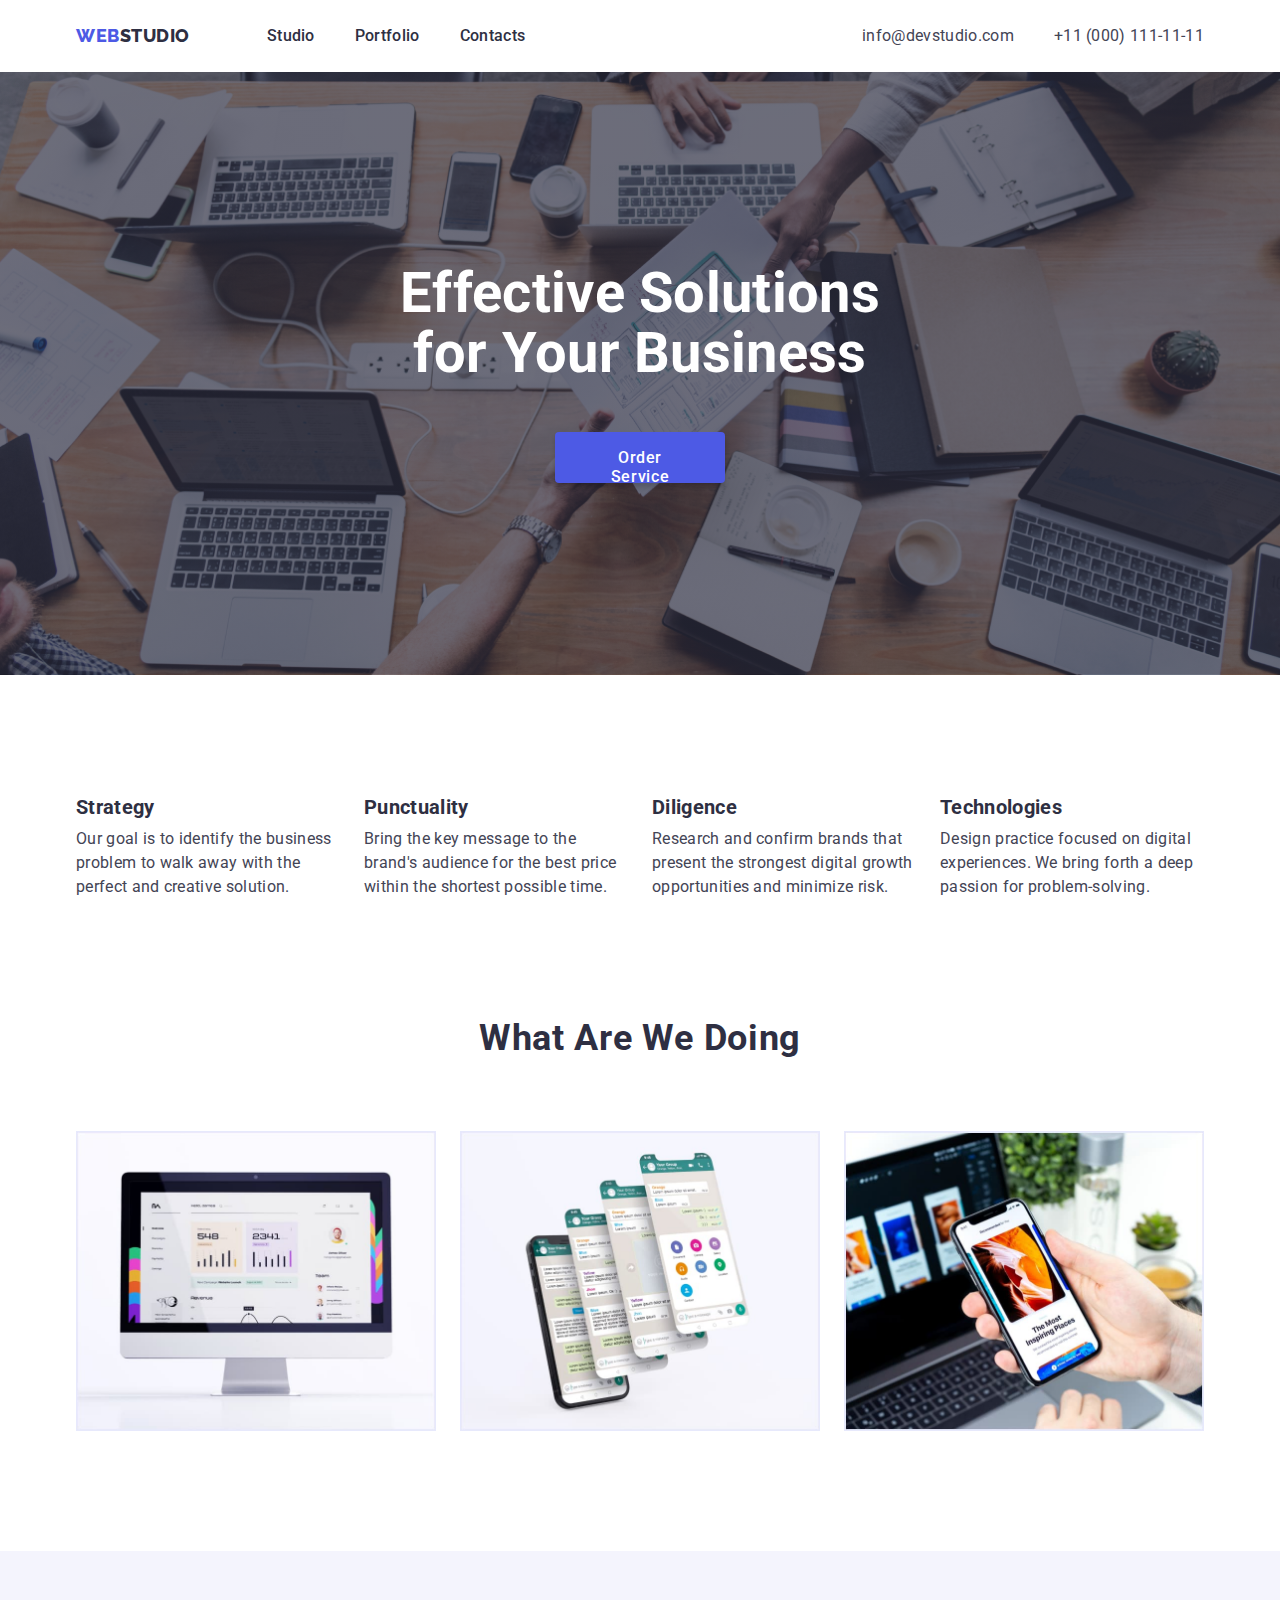
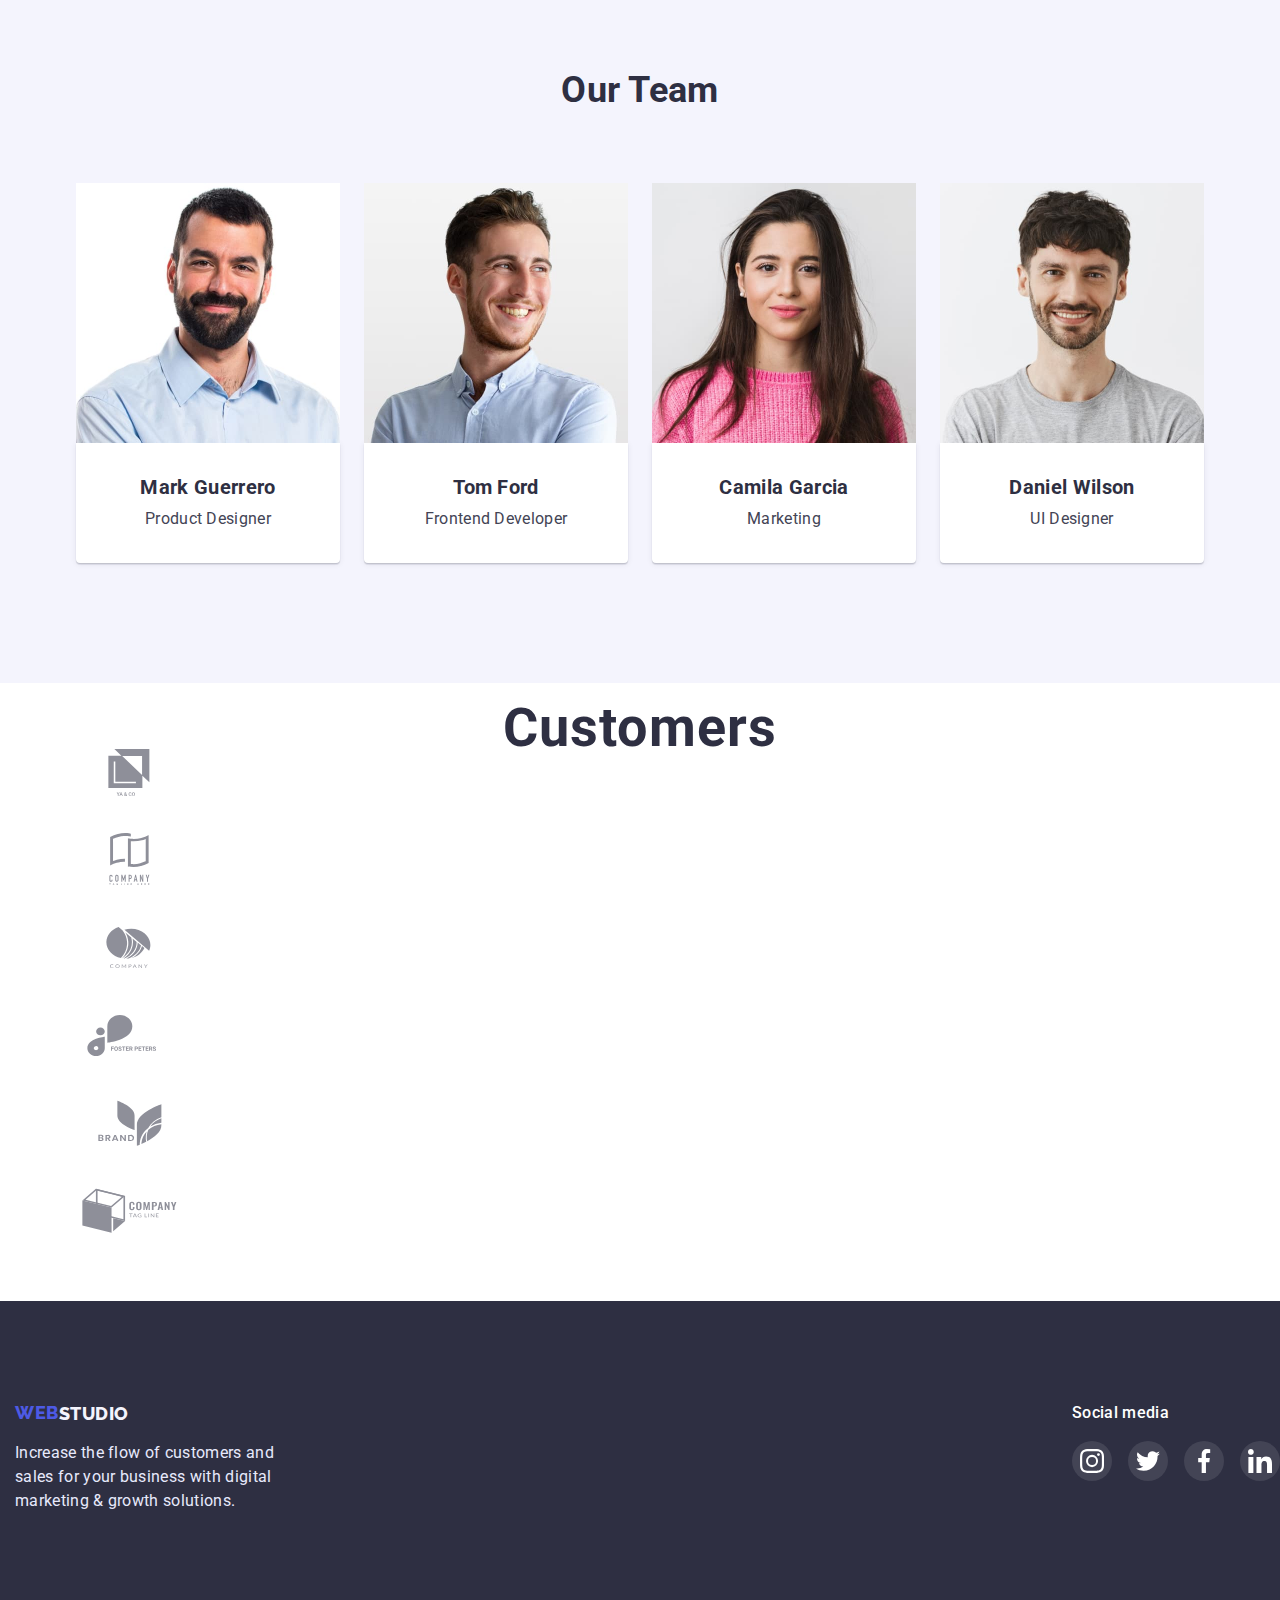
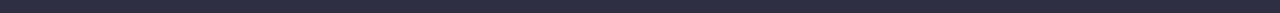
==== index.html @ e6808522 "v.1" ====
<!DOCTYPE html>
<html lang="en">
  <head>
    <meta charset="UTF-8" />
    <meta http-equiv="X-UA-Compatible" content="IE=edge" />
    <meta name="viewport" content="width=device-width, initial-scale=1.0" />
    <link rel="preconnect" href="https://fonts.googleapis.com" />
    <link rel="preconnect" href="https://fonts.gstatic.com" crossorigin />
    <link rel="stylesheet" href="./css/modern-normalize.css" />
    <link
      href="https://fonts.googleapis.com/css2?family=Raleway:wght@800&family=Roboto:wght@400;500;700;900&display=swap"
      rel="stylesheet"
    />
    <link rel="stylesheet" href="./css/styles.css" />
    <title>Main Page</title>
  </head>
  <body>
    <header class="shadow-header">
      <div class="container btn-container">
        <nav class="primary-nav">
          <a href="./index.html" class="header-logo-web link"
            >Web <span class="header-logo-studio link">studio</span></a
          >
          <ul class="list nav-items">
            <li>
              <a href="./index.html" class="header-navigation link">Studio</a>
            </li>
            <li>
              <a href="./portfolio.html" class="header-navigation link"
                >Portfolio</a
              >
            </li>
            <li>
              <a href="Contacts" class="header-navigation link">Contacts</a>
            </li>
          </ul>
        </nav>
        <ul class="list nav-items">
          <li>
            <a href="mailto:info@devstudio.com" class="contact-link link"
              >info@devstudio.com</a
            >
          </li>
          <li>
            <a href="tel:110001111111" class="contact-link link"
              >+11 (000) 111-11-11</a
            >
          </li>
        </ul>
      </div>
    </header>
    <main>
      <section class="section-background">
        <div class="container">
          <h1 class="title indent-title">
            Effective Solutions for Your Business
          </h1>
          <button type="button" class="header-btn">Order Service</button>
        </div>
      </section>
      <section>
        <div class="container section-size">
          <h2 class="visually-hidden">Soft skills</h2>
          <ul class="about-list list">
            <li class="indent-text">
              <h3 class="soft-skills">Strategy</h3>
              <p class="text">
                Our goal is to identify the business problem to walk away with
                the perfect and creative solution.
              </p>
            </li>
            <li class="indent-text">
              <h3 class="soft-skills">Punctuality</h3>
              <p class="text">
                Bring the key message to the brand's audience for the best price
                within the shortest possible time.
              </p>
            </li>
            <li class="indent-text">
              <h3 class="soft-skills">Diligence</h3>
              <p class="text">
                Research and confirm brands that present the strongest digital
                growth opportunities and minimize risk.
              </p>
            </li>
            <li class="indent-text">
              <h3 class="soft-skills">Technologies</h3>
              <p class="text">
                Design practice focused on digital experiences. We bring forth a
                deep passion for problem-solving.
              </p>
            </li>
          </ul>
        </div>
      </section>
      <section>
        <div class="container section-size-work">
          <h2 class="subtitle-one">What are we doing</h2>
          <ul class="about-list-team list">
            <li class="images-item">
              <img
                src="images/image1.jpg"
                alt="image 1"
                width="360"
                height="300"
              />
            </li>
            <li class="images-item">
              <img
                src="images/image2.jpg"
                alt="image 2"
                width="360"
                height="300"
              />
            </li>
            <li class="images-item">
              <img
                src="images/image3.jpg"
                alt="image 3"
                width="360"
                height="300"
              />
            </li>
          </ul>
        </div>
      </section>
      <section class="background">
        <div class="container">
          <h2 class="subtitle">Our Team</h2>
          <ul class="about-list-team list">
            <li class="img-item">
              <img
                src="images/image4.jpg"
                alt="photo Mark Guerrero"
                width="264"
                height="260"
                style="display: block"
              />
              <div class="team-text">
                <h3 class="item images">Mark Guerrero</h3>
                <p class="section-item images">Product Designer</p>
              </div>
            </li>
            <li class="img-item">
              <img
                src="images/image5.jpg"
                alt="photo Tom Ford"
                width="264"
                height="260"
                style="display: block"
              />
              <div class="team-text">
                <h3 class="item images">Tom Ford</h3>
                <p class="section-item images">Frontend Developer</p>
              </div>
            </li>
            <li class="img-item">
              <img
                src="images/image6.jpg"
                alt="photo Camila Garcia"
                width="264"
                height="260"
                style="display: block"
              />
              <div class="team-text">
                <h3 class="item images">Camila Garcia</h3>
                <p class="section-item images">Marketing</p>
              </div>
            </li>
            <li class="img-item">
              <img
                src="images/image7.jpg"
                alt="photo Daniel Wilson"
                width="264"
                height="260"
                style="display: block"
              />
              <div class="team-text">
                <h3 class="item images">Daniel Wilson</h3>
                <p class="section-item images">UI Designer</p>
              </div>
            </li>
          </ul>
        </div>
      </section>
      <section class="customers">
        <div class="container"> <h2>Customers</h2>
          <ul class="customers-list list">
            <li class="customers-item"> <a href="" class="customers-link link">
              <svg class="costumers-icon">
                <use href="./images/icons.svg#icon-Logo-1" width="104" height="56"></use>
              </svg>
            </a></li>
            <li class="customers-item"> <a href="" class="customers-link link">
              <svg class="costumers-icon">
                <use href="./images/icons.svg#icon-Logo-2" width="104" height="56"></use>
              </svg>
            </a></li>
            <li class="customers-item"> <a href="" class="customers-link link">
              <svg class="costumers-icon">
                <use href="./images/icons.svg#icon-Logo-3" width="104" height="56"></use>
              </svg>
            </a></li>
            <li class="customers-item"> <a href="" class="customers-link link">
              <svg class="costumers-icon">
                <use href="./images/icons.svg#icon-Logo-4" width="104" height="56"></use>
              </svg>
            </a></li>
            <li class="customers-item"> <a href="" class="customers-link link">
              <svg class="costumers-icon">
                <use href="./images/icons.svg#icon-Logo-5" width="104" height="56"></use>
              </svg>
            </a></li>
            <li class="customers-item"> <a href="" class="customers-link link">
              <svg class="costumers-icon">
                <use href="./images/icons.svg#icon-Logo-6" width="104" height="56"></use>
              </svg>
            </a></li>
          </ul>
        </div>
      </section>
    </main>
    <footer class="footer-background btn-container">
      <div class="container">
        <a href="./index.html" class="header-logo-web link footer-logo"
          >Web <span class="header-logo-st link">studio</span></a
        >
        <p class="footer footer-content">
          Increase the flow of customers and sales for your business with
          digital marketing & growth solutions.
        </p>
      </div>
      <div class="footer-social">
        <p class="footer-soc-title">Social media</p>
        <ul class="footer-soc-list list">
          <li class="footer-soc-item">
            <a href="" class="footer-soc-link link">
              <svg class="footer-soc-icon" width="24" height="24">
                <use href="./images/icons.svg#icon-instagram-1"></use>
              </svg>
            </a>
          </li>
          <li class="footer-soc-item">
            <a href="" class="footer-soc-link link">
              <svg class="footer-soc-icon" width="24" height="24">
                <use href="./images/icons.svg#icon-twitter-1"></use>
              </svg>
            </a>
          </li>
          <li class="footer-soc-item">
            <a href="" class="footer-soc-link link">
              <svg class="footer-soc-icon" width="24" height="24">
                <use href="./images/icons.svg#icon-facebook-1"></use>
              </svg>
            </a>
          </li>
          <li class="footer-soc-item">
            <a href="" class="footer-soc-link link">
              <svg class="footer-soc-icon" width="24" height="24">
                <use href="./images/icons.svg#icon-linkedin-1"></use>
              </svg>
            </a>
          </li>
        </ul>
      </div>
    </footer>
  </body>
</html>
---- css/styles.css ----
* {
  margin: 0;
  padding: 0;
  list-style: none;
  box-sizing: border-box;
}
p,
h1,
h2,
h3,
h4,
h5,
h6 {
  margin: 0;
}

ul,
ol {
  margin: 0;
  padding-left: 0;
}

.container {
  width: 1158px;
  margin: 0 auto;
  padding-left: 15px;
  padding-right: 15px;
  /* outline: 1px solid red; */
}

:root {
  --color-hover-focus: #4d5ae5;
  --background-btn: #4d5ae5;
  --color-text: #2e2f42;
  --font-primary: "Roboto";
  --font-secondary: "Raleway";
}

.visually-hidden {
  position: absolute;
  width: 1px;
  height: 1px;
  margin: -1px;
  border: 0;
  padding: 0;
  white-space: nowrap;
  clip-path: inset(100%);
  clip: rect(0 0 0 0);
  overflow: hidden;
}

body {
  font-family: var(--font-primary);
  color: var(--color-text);
  font-weight: 500;
  font-size: 16px;
  line-height: 1.5;
  letter-spacing: 0.02em;
}

/* Top */

.header-logo-web {
  font-family: var(--font-secondary);
  font-weight: 800;
  font-size: 18px;
  line-height: 1.33;
  display: flex;
  align-items: center;
  letter-spacing: 0.03em;
  text-transform: uppercase;
  color: var(--color-hover-focus);
}
.header-logo-studio {
  font-family: var(--font-secondary);
  font-weight: 800;
  font-size: 18px;
  line-height: 1.33;
  display: flex;
  align-items: center;
  letter-spacing: 0.03em;
  text-transform: uppercase;
  color: var(--color-text);
  padding-right: 77px;
}
.header-logo-st {
  font-family: var(--font-secondary);
  font-weight: 800;
  font-size: 18px;
  line-height: 1.17;
  display: flex;
  align-items: center;
  letter-spacing: 0.03em;
  text-transform: uppercase;
  color: #f4f4fd;
}
.header-navigation {
  color: var(--color-text);
}

.header-navigation:hover,
.header-navigation:focus {
  color: var(--color-hover-focus);
}

.shadow-header {
  box-shadow: 0px 2px 1px rgba(46, 47, 66, 0.08),
    0px 1px 1px rgba(46, 47, 66, 0.16), 0px 1px 6px rgba(46, 47, 66, 0.08);
}

.primary-nav {
  display: flex;
  align-items: center;
  margin-right: auto;
  padding: 0;
}

.nav-items {
  display: flex;
  align-items: center;
  gap: 40px;

  padding-top: 24px;
  margin-bottom: 24px;
  margin-left: auto;
}

.contact-link {
  color: #434455;
  font-weight: 400;
}

.contact-link:hover,
.contact-link:focus {
  color: var(--color-hover-focus);
}

/* Main Page */
.title {
  font-size: 56px;
  line-height: 1.07;
  color: #ffffff;
  text-align: center;
}
.section-background {
  background: #2e2f42;
  background-image: linear-gradient(
    rgba(46, 47, 66, 0.7), 
    rgba(46, 47, 66, 0.7)
    ), 
    url(../images/people-office-bg.jpg);
  background-repeat: no-repeat;
  background-position: center;
  background-size: cover;
  margin: auto;
  background-position: center;
  padding-top: 192px;
  padding-bottom: 192px;
}

.indent-title {
  max-width: 492px;
  margin: 0 auto;
  margin-bottom: 48px;
  max-width: 496px;
}
.header-btn {
  font-weight: 500;
  font-size: 16px;
  line-height: 1.19;
  flex-direction: row;
  align-items: flex-start;
  padding: 16px 32px;
  gap: 10px;
  align-items: center;
  letter-spacing: 0.04em;
  color: #ffffff;
  background: var(--background-btn);
  cursor: pointer;
  font-family: inherit;
  border: none;
  width: 170px;
  height: 51px;
  left: 635px;
  top: 432px;
  box-shadow: 0px 4px 4px rgba(0, 0, 0, 0.15);
  border-radius: 4px;
  display: block;
  flex-direction: row;
  align-items: flex-start;
  margin-left: auto;
  margin-right: auto;
  text-transform: none;
}
.header-btn:hover,
.header-btn:focus {
  background: #404bbf;
}
.btn-container {
  display: flex;
}

.soft-skills {
  font-size: 20px;
  line-height: 1.2;
}

.section-size {
  padding-top: 120px;
  padding-bottom: 120px;
}
.section-size-work {
  padding-bottom: 120px;
}

.about-list {
  display: flex;
  gap: 24px;
  justify-content: center;
}

.about-list-team {
  display: flex;
  gap: 24px;
  justify-content: center;
}

.text {
  color: #434455;
  order: 1;
  flex-grow: 0;
  margin: 0;
  margin-top: 8px;
  letter-spacing: 0.02em;
  font-style: normal;
  font-weight: 400;
}
.indent-text {
  width: calc((100% - 72px) / 4);
}

.subtitle-one {
  font-size: 36px;
  line-height: 1.11;
  margin: 0 auto;
  display: block;
  text-align: center;
  letter-spacing: 0.02em;
  text-transform: capitalize;
  margin-bottom: 72px;
}

.subtitle {
  box-sizing: border-box;
  display: block;
  font-size: 36px;
  line-height: 1.11;
  align-items: center;
  text-align: center;
  text-transform: capitalize;
  margin-bottom: 72px;
}

.images {
  background: #ffffff;
}

.images-item {
  display: flex;
  flex-direction: column;
  align-items: flex-start;
  padding: 0px;
  width: calc((100% - 48px) / 3);
  border: 1px solid #e7e9fc;
}

.img-item {
  width: calc((100% - 48px) / 4);
}

.team-text {
  background: #ffffff;
  text-align: center;
  padding-top: 32px;
  padding-bottom: 32px;
  box-shadow: 0px 1px 6px rgba(46, 47, 66, 0.08),
    0px 1px 1px rgba(46, 47, 66, 0.16), 0px 2px 1px rgba(46, 47, 66, 0.08);
  border-radius: 0px 0px 4px 4px;
}

.background {
  background: #f4f4fd;
  padding: 0;
  padding-top: 120px;
  padding-bottom: 120px;
}

.customers{
  font-weight: 700;
  font-size: 36px;
  line-height: 1.67;
  text-align: center;
  letter-spacing: 0.03em;

}

.customers-list{

}

.customers-item{
  width: 168px;
  height: 88px;
}

.customers-link{
  display: flex;
  align-items: center;
  justify-content: center;
  width: 100%;
  height: 100%;
  background-color:  rgba(255, 255, 255, 0.1);
  border-radius: 50%;
}

.costumers-icon{
  fill: #AFB1B8;

}

/* List ul, ol */
.list {
  list-style: none;
}

.link {
  text-decoration: none;
}

/* Portfolio */

.section-size-all {
  padding-top: 96px;
  padding-bottom: 120px;
}

.header-button {
  margin-right: 24px;
  font-weight: 500;
  font-size: 16px;
  line-height: 1.5;
  color: var(--color-hover-focus);
  background: #f4f4fd;
  cursor: pointer;
  font-family: inherit;
  border: none;
  box-sizing: border-box;
  letter-spacing: 0.04em;
  border-radius: 4px;
  padding: 12px 24px;
  border: 1px solid #e7e9fc;
  border-radius: 4px;
}

.header-button:hover,
.header-button:focus {
  color: #ffffff;
  background: var(--background-btn);
}
.section-button {
  display: flex;
  flex-direction: row;
  margin: auto;
  justify-content: center;
  align-items: center;
  text-align: center;
  margin-bottom: 72px;
}
.item {
  font-size: 20px;
  line-height: 1.2;
  text-align: center;
  margin-bottom: 8px;
}
.section-item {
  text-align: center;
  color: #434455;
  font-weight: 400;
}

.list-text {
  display: flex;
  flex-direction: column;
  justify-content: center;
  align-items: flex-start;
  padding: 0px 16px;
  gap: 8px;
  padding-top: 32px;
  padding-bottom: 32px;
  border-bottom: 0.5px solid #f4f4fd;
  border-left: 0.5px solid #f4f4fd;
  border-right: 0.5px solid #f4f4fd;
  box-shadow: 0px 1px 6px rgba(46, 47, 66, 0.08);
}
img {
  display: block;
  max-width: 100%;
  height: auto;
}

.images-portfolio-list {
  display: flex;
  flex-wrap: wrap;
  column-gap: 24px;
  row-gap: 48px;
}

.indent-one {
  width: calc((100% - 48px) / 3);

  width: 360px;
  height: 420px;
  left: 156px;
  top: 288px;
}

/* Bottom */

.footer {
  color: #e7e9fc;
  font-weight: 400;
}
.footer-background {
  background-color: #2e2f42;
  padding-top: 100px;
  padding-bottom: 100px;
}

.footer-logo {
  margin: 0;
}

.footer-content {
  margin: 0;
  padding-top: 16px;
  max-width: 264px;
}

.footer-social{
  
}

.footer-soc-list{display: flex;
gap: 16px;

}

.footer-soc-item{
  width: 40px;
  height: 40px;
}

.footer-soc-title {
font-weight: 500;
letter-spacing: 0.02em;
margin-top: 0;
margin-bottom: 16px;
color: #FFFFFF;
}

.footer-soc-icon{
  fill: #FFFFFF;
}
.footer-soc-link:hover,
.footer-soc-link:focus {
  background-color: #31D0AA;
}



.footer-soc-link{
  display: flex;
  align-items: center;
  justify-content: center;
  width: 100%;
  height: 100%;
  background-color:  rgba(255, 255, 255, 0.1);
  border-radius: 50%;
  
 
}
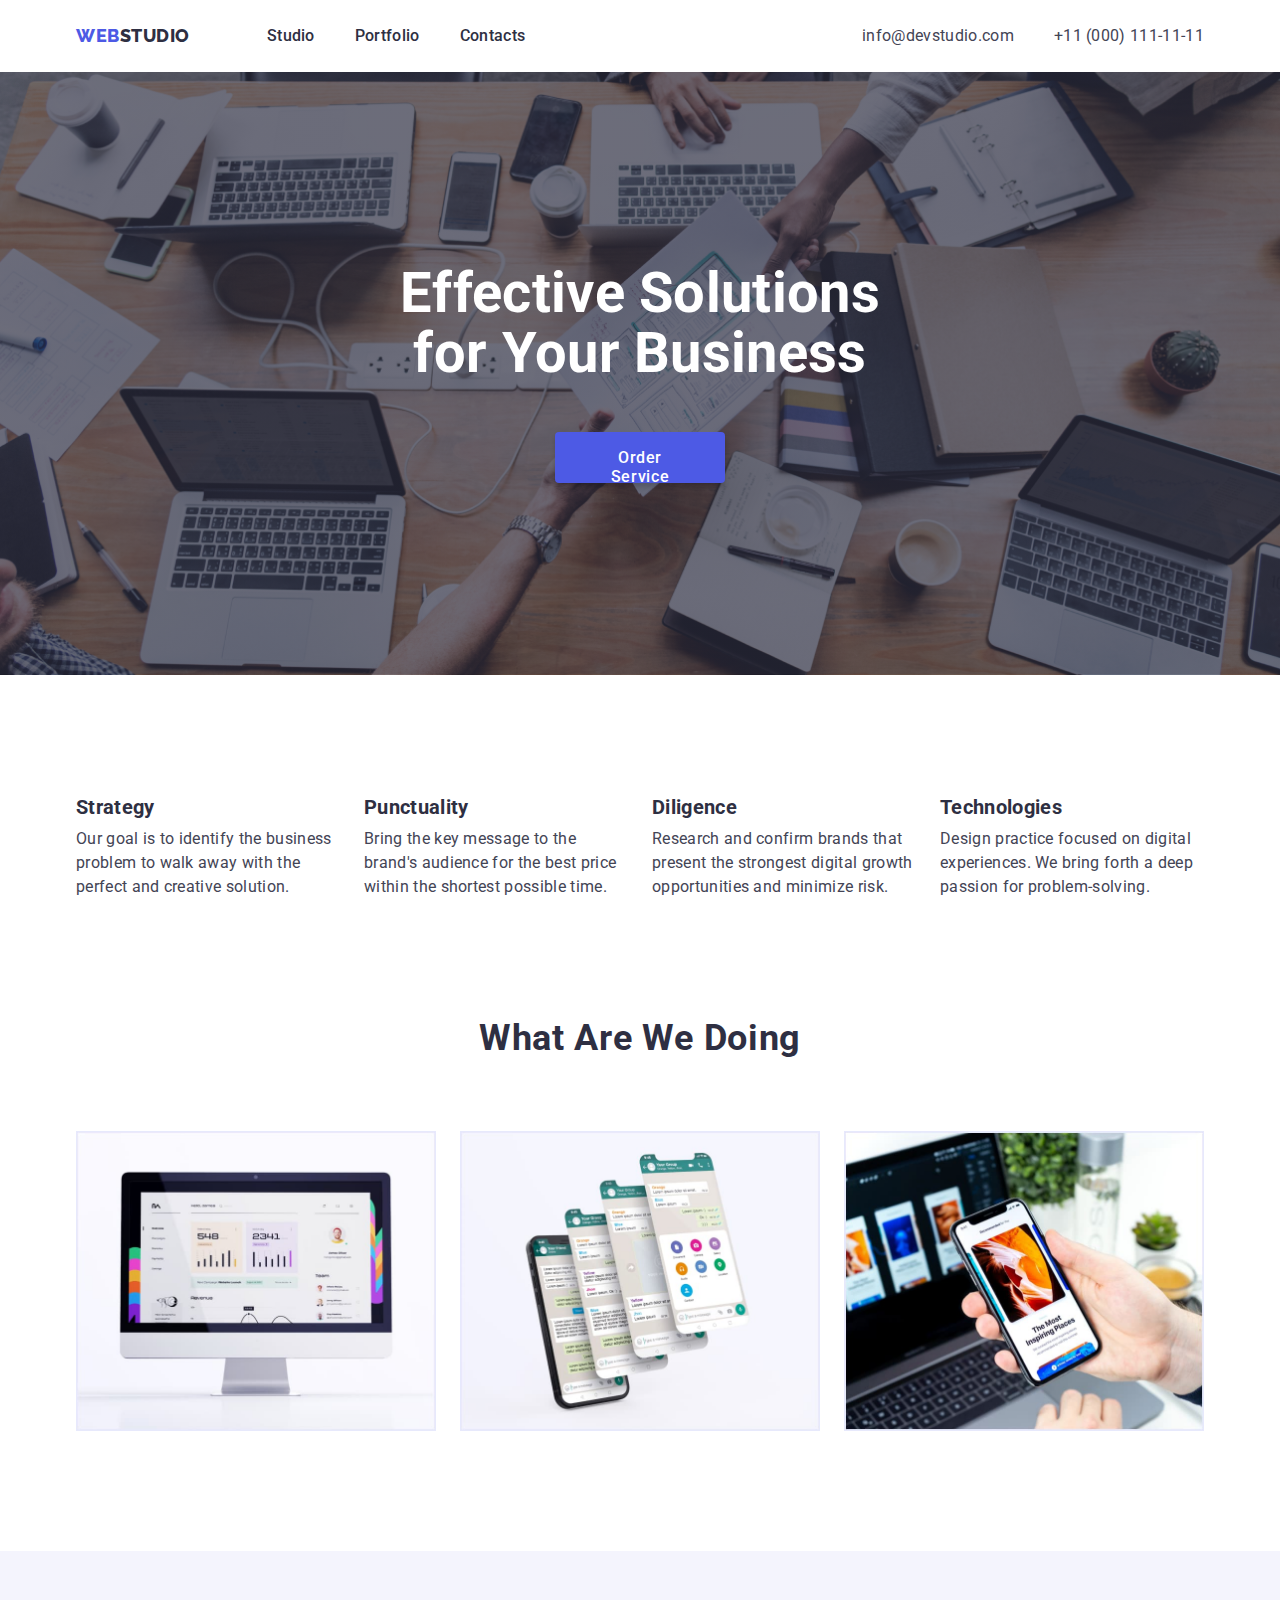
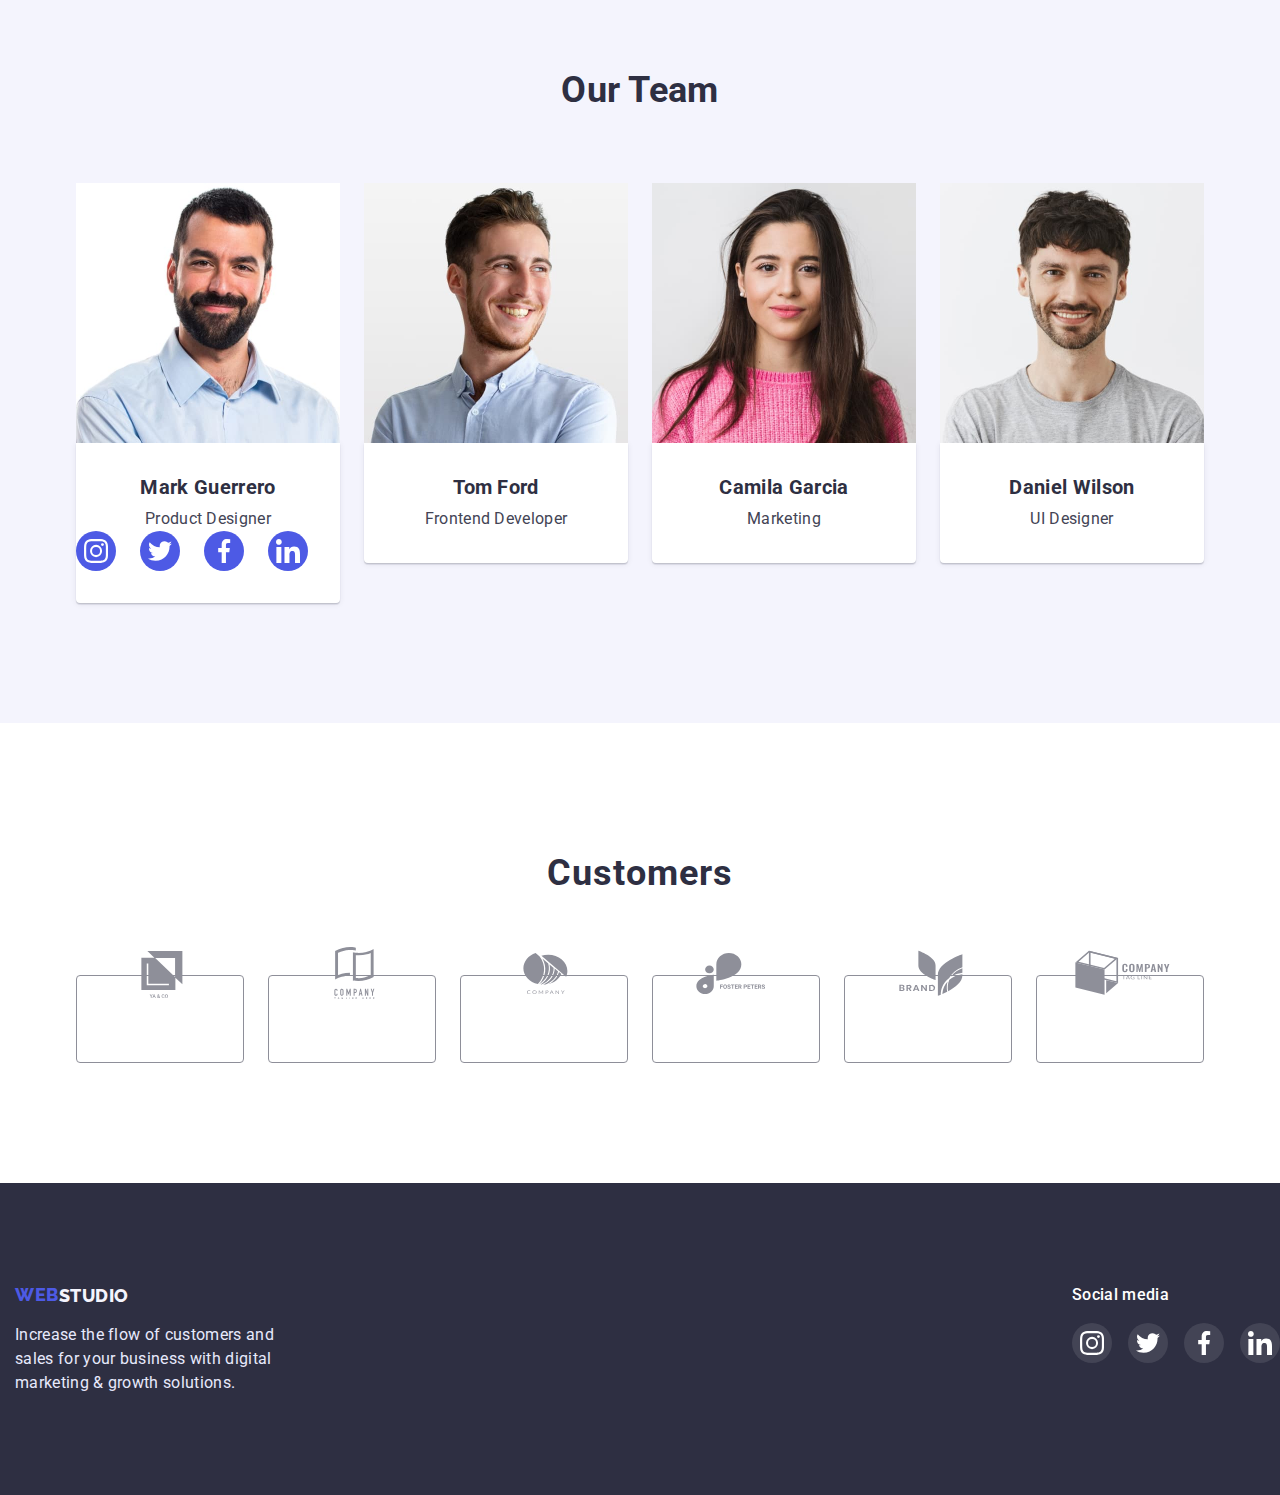
==== commit e1e59c31: "v.1" ====
--- a/index.html
+++ b/index.html
@@ -139,6 +139,36 @@
               <div class="team-text">
                 <h3 class="item images">Mark Guerrero</h3>
                 <p class="section-item images">Product Designer</p>
+                <ul class="team-card-list list">
+                  <li class="team-card-item">
+                    <a href="" class="team-card-link link">
+                      <svg class="team-card-icon" width="24" height="24">
+                        <use href="./images/icons.svg#icon-instagram-1"></use>
+                      </svg>
+                    </a>
+                  </li>
+                  <li class="team-card-item">
+                    <a href="" class="team-card-link link">
+                      <svg class="team-card-icon" width="24" height="24">
+                        <use href="./images/icons.svg#icon-twitter-1"></use>
+                      </svg>
+                    </a>
+                  </li>
+                  <li class="team-card-item">
+                    <a href="" class="team-card-link link">
+                      <svg class="team-card-icon" width="24" height="24">
+                        <use href="./images/icons.svg#icon-facebook-1"></use>
+                      </svg>
+                    </a>
+                  </li>
+                  <li class="team-card-item">
+                    <a href="" class="team-card-link link">
+                      <svg class="team-card-icon" width="24" height="24">
+                        <use href="./images/icons.svg#icon-linkedin-1"></use>
+                      </svg>
+                    </a>
+                  </li>
+                </ul>
               </div>
             </li>
             <li class="img-item">
@@ -184,7 +214,7 @@
         </div>
       </section>
       <section class="customers">
-        <div class="container"> <h2>Customers</h2>
+        <div class="container"> <h2 class="customers-title">Customers</h2>
           <ul class="customers-list list">
             <li class="customers-item"> <a href="" class="customers-link link">
               <svg class="costumers-icon">
--- a/css/styles.css
+++ b/css/styles.css
@@ -295,16 +295,56 @@
   padding-bottom: 120px;
 }
 
-.customers{
-  font-weight: 700;
+.team-card-list{
+  display: flex;
+  gap: 24px;
+}
+
+.team-card-item{
+  width: 40px;
+  height: 40px;
+}
+
+.team-card-link{
+  display: flex;
+  align-items: center;
+  justify-content: center;
+  width: 100%;
+  height: 100%;
+  background-color:  rgba(77, 90, 229, 1);
+  border-radius: 50%;
+}
+
+.team-card-link:hover,
+.team-card-link:focus {
+  background-color: rgba(64, 75, 191, 1);
+}
+
+.team-card-icon{
+  fill: #FFFFFF;
+
+}
+
+
+
+.customers{ padding-top: 120px;
+ padding-bottom: 120px;
+
+
+}
+
+.customers-title{ font-weight: 700;
   font-size: 36px;
   line-height: 1.67;
   text-align: center;
   letter-spacing: 0.03em;
 
-}
-
-.customers-list{
+  margin-bottom: 72px;
+
+}
+
+.customers-list{display: flex;
+  gap: 24px;
 
 }
 
@@ -319,12 +359,26 @@
   justify-content: center;
   width: 100%;
   height: 100%;
-  background-color:  rgba(255, 255, 255, 0.1);
-  border-radius: 50%;
+  border: 1px solid #8E8F99;
+border-radius: 4px;
+}
+
+.customers-link:hover,
+.customers-link:focus {
+  border: 1px solid #4D5AE5;
+}
+
+.customers-link:hover .costumers-icon,
+.customers-link:focus .costumers-icon {
+  fill: #4D5AE5;
 }
 
 .costumers-icon{
   fill: #AFB1B8;
+  padding-top: 16px;
+  padding-bottom: 16px;
+  padding-left: 32px;
+  padding-right: 32px;
 
 }
 
@@ -486,6 +540,4 @@
   height: 100%;
   background-color:  rgba(255, 255, 255, 0.1);
   border-radius: 50%;
-  
- 
-}
+}
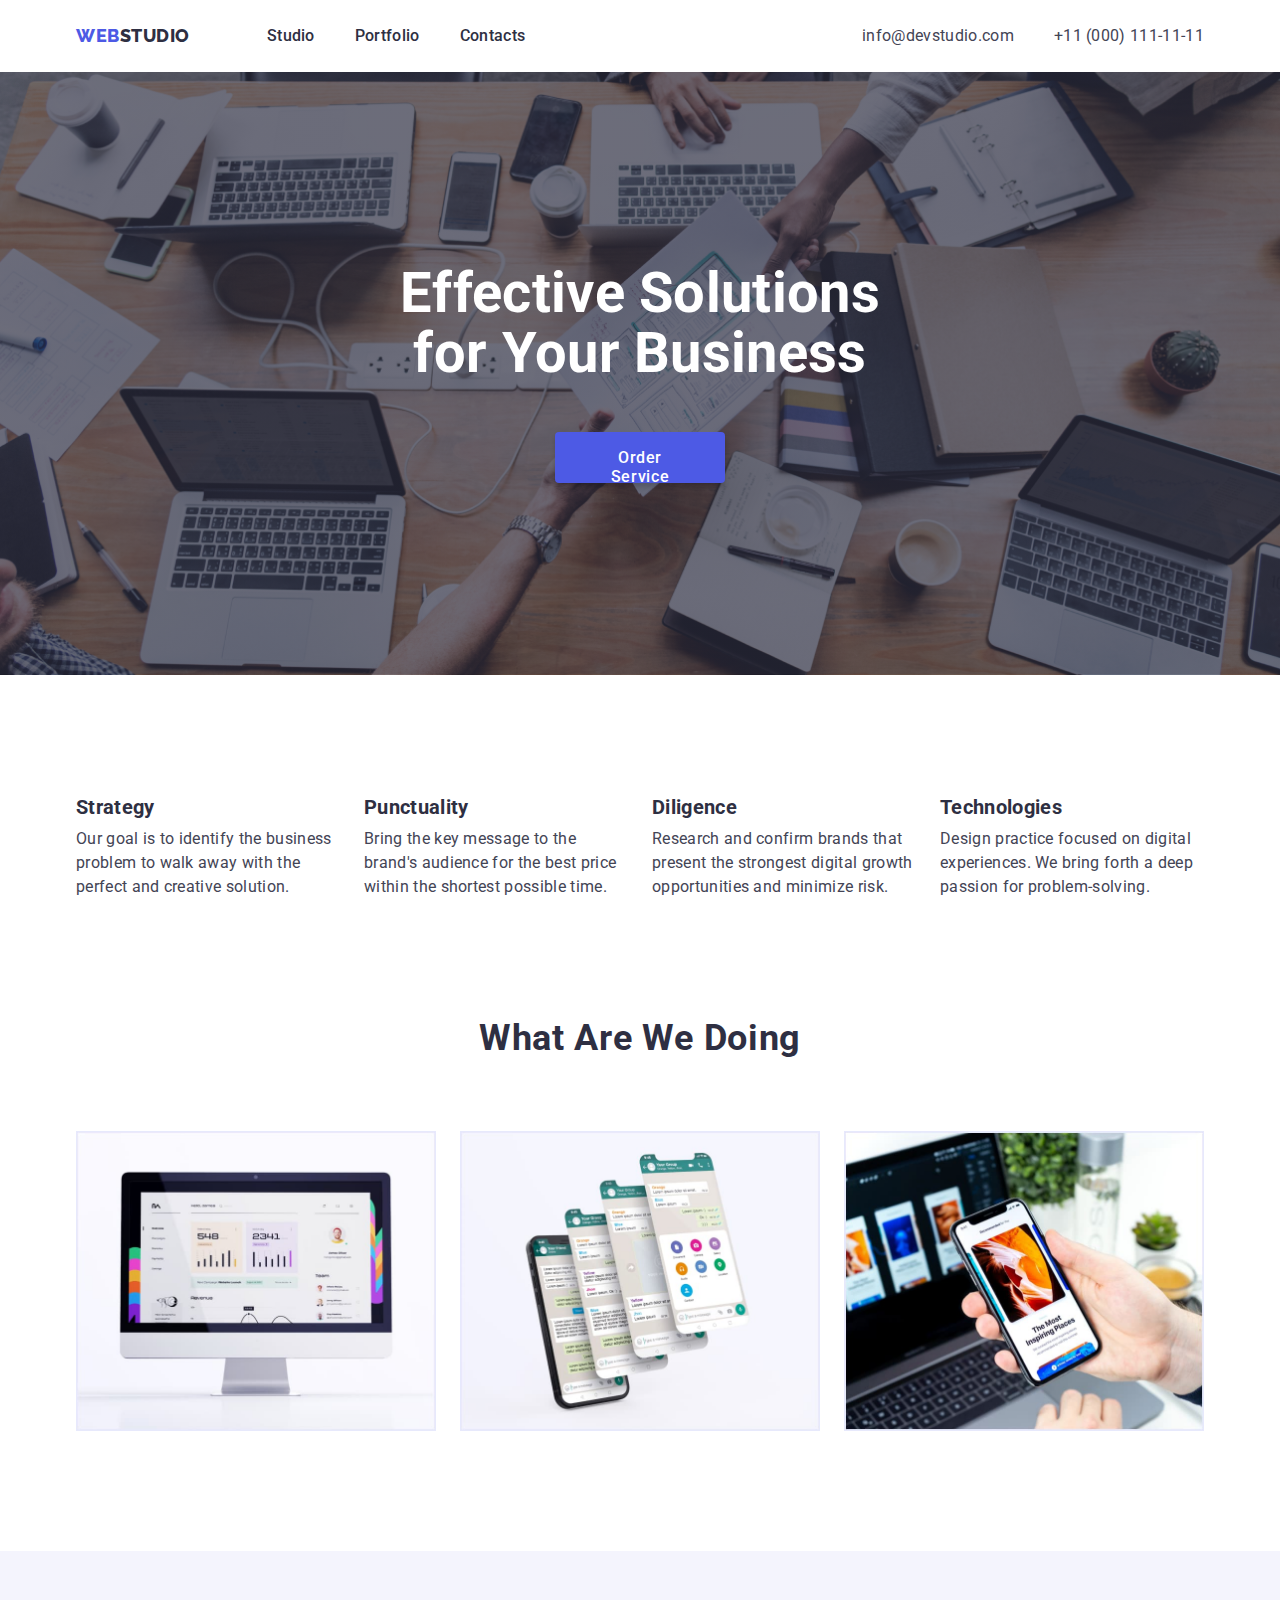
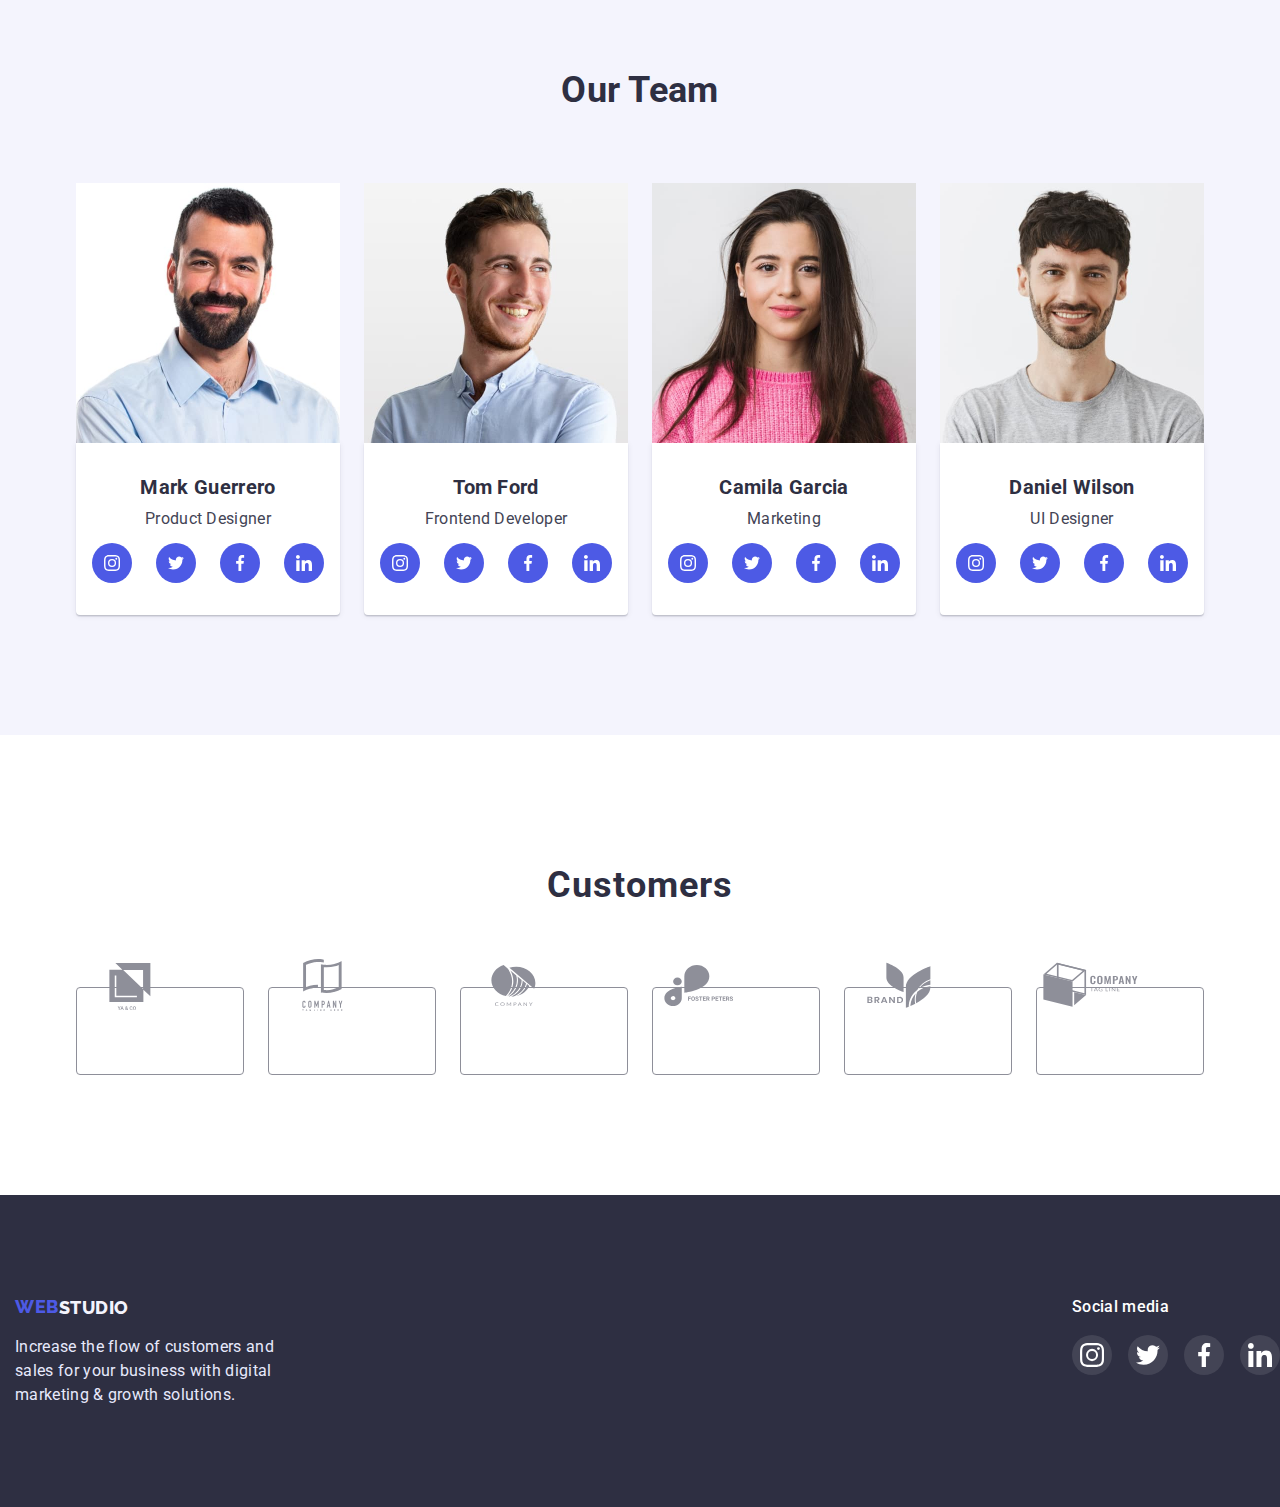
==== commit 1fc4d0df: "v.1" ====
--- a/index.html
+++ b/index.html
@@ -142,28 +142,28 @@
                 <ul class="team-card-list list">
                   <li class="team-card-item">
                     <a href="" class="team-card-link link">
-                      <svg class="team-card-icon" width="24" height="24">
+                      <svg class="team-card-icon" width="16" height="16">
                         <use href="./images/icons.svg#icon-instagram-1"></use>
                       </svg>
                     </a>
                   </li>
                   <li class="team-card-item">
                     <a href="" class="team-card-link link">
-                      <svg class="team-card-icon" width="24" height="24">
+                      <svg class="team-card-icon" width="16" height="16">
                         <use href="./images/icons.svg#icon-twitter-1"></use>
                       </svg>
                     </a>
                   </li>
                   <li class="team-card-item">
                     <a href="" class="team-card-link link">
-                      <svg class="team-card-icon" width="24" height="24">
+                      <svg class="team-card-icon" width="16" height="16">
                         <use href="./images/icons.svg#icon-facebook-1"></use>
                       </svg>
                     </a>
                   </li>
                   <li class="team-card-item">
                     <a href="" class="team-card-link link">
-                      <svg class="team-card-icon" width="24" height="24">
+                      <svg class="team-card-icon" width="16" height="16">
                         <use href="./images/icons.svg#icon-linkedin-1"></use>
                       </svg>
                     </a>
@@ -182,6 +182,36 @@
               <div class="team-text">
                 <h3 class="item images">Tom Ford</h3>
                 <p class="section-item images">Frontend Developer</p>
+                <ul class="team-card-list list">
+                  <li class="team-card-item">
+                    <a href="" class="team-card-link link">
+                      <svg class="team-card-icon" width="16" height="16">
+                        <use href="./images/icons.svg#icon-instagram-1"></use>
+                      </svg>
+                    </a>
+                  </li>
+                  <li class="team-card-item">
+                    <a href="" class="team-card-link link">
+                      <svg class="team-card-icon" width="16" height="16">
+                        <use href="./images/icons.svg#icon-twitter-1"></use>
+                      </svg>
+                    </a>
+                  </li>
+                  <li class="team-card-item">
+                    <a href="" class="team-card-link link">
+                      <svg class="team-card-icon" width="16" height="16">
+                        <use href="./images/icons.svg#icon-facebook-1"></use>
+                      </svg>
+                    </a>
+                  </li>
+                  <li class="team-card-item">
+                    <a href="" class="team-card-link link">
+                      <svg class="team-card-icon" width="16" height="16">
+                        <use href="./images/icons.svg#icon-linkedin-1"></use>
+                      </svg>
+                    </a>
+                  </li>
+                </ul>
               </div>
             </li>
             <li class="img-item">
@@ -195,6 +225,36 @@
               <div class="team-text">
                 <h3 class="item images">Camila Garcia</h3>
                 <p class="section-item images">Marketing</p>
+                <ul class="team-card-list list">
+                  <li class="team-card-item">
+                    <a href="" class="team-card-link link">
+                      <svg class="team-card-icon" width="16" height="16">
+                        <use href="./images/icons.svg#icon-instagram-1"></use>
+                      </svg>
+                    </a>
+                  </li>
+                  <li class="team-card-item">
+                    <a href="" class="team-card-link link">
+                      <svg class="team-card-icon" width="16" height="16">
+                        <use href="./images/icons.svg#icon-twitter-1"></use>
+                      </svg>
+                    </a>
+                  </li>
+                  <li class="team-card-item">
+                    <a href="" class="team-card-link link">
+                      <svg class="team-card-icon" width="16" height="16">
+                        <use href="./images/icons.svg#icon-facebook-1"></use>
+                      </svg>
+                    </a>
+                  </li>
+                  <li class="team-card-item">
+                    <a href="" class="team-card-link link">
+                      <svg class="team-card-icon" width="16" height="16">
+                        <use href="./images/icons.svg#icon-linkedin-1"></use>
+                      </svg>
+                    </a>
+                  </li>
+                </ul>
               </div>
             </li>
             <li class="img-item">
@@ -208,6 +268,36 @@
               <div class="team-text">
                 <h3 class="item images">Daniel Wilson</h3>
                 <p class="section-item images">UI Designer</p>
+                <ul class="team-card-list list">
+                  <li class="team-card-item">
+                    <a href="" class="team-card-link link">
+                      <svg class="team-card-icon" width="16" height="16">
+                        <use href="./images/icons.svg#icon-instagram-1"></use>
+                      </svg>
+                    </a>
+                  </li>
+                  <li class="team-card-item">
+                    <a href="" class="team-card-link link">
+                      <svg class="team-card-icon" width="16" height="16">
+                        <use href="./images/icons.svg#icon-twitter-1"></use>
+                      </svg>
+                    </a>
+                  </li>
+                  <li class="team-card-item">
+                    <a href="" class="team-card-link link">
+                      <svg class="team-card-icon" width="16" height="16">
+                        <use href="./images/icons.svg#icon-facebook-1"></use>
+                      </svg>
+                    </a>
+                  </li>
+                  <li class="team-card-item">
+                    <a href="" class="team-card-link link">
+                      <svg class="team-card-icon" width="16" height="16">
+                        <use href="./images/icons.svg#icon-linkedin-1"></use>
+                      </svg>
+                    </a>
+                  </li>
+                </ul>
               </div>
             </li>
           </ul>
--- a/css/styles.css
+++ b/css/styles.css
@@ -297,7 +297,12 @@
 
 .team-card-list{
   display: flex;
+  justify-content: center;
+  text-align: center;
   gap: 24px;
+
+  margin-top: 12px;
+  
 }
 
 .team-card-item{
@@ -338,19 +343,19 @@
   line-height: 1.67;
   text-align: center;
   letter-spacing: 0.03em;
-
   margin-bottom: 72px;
-
 }
 
 .customers-list{display: flex;
   gap: 24px;
+  
 
 }
 
 .customers-item{
   width: 168px;
   height: 88px;
+  
 }
 
 .customers-link{
@@ -374,11 +379,9 @@
 }
 
 .costumers-icon{
-  fill: #AFB1B8;
-  padding-top: 16px;
-  padding-bottom: 16px;
-  padding-left: 32px;
-  padding-right: 32px;
+  fill: #8E8F99;
+  
+
 
 }
 
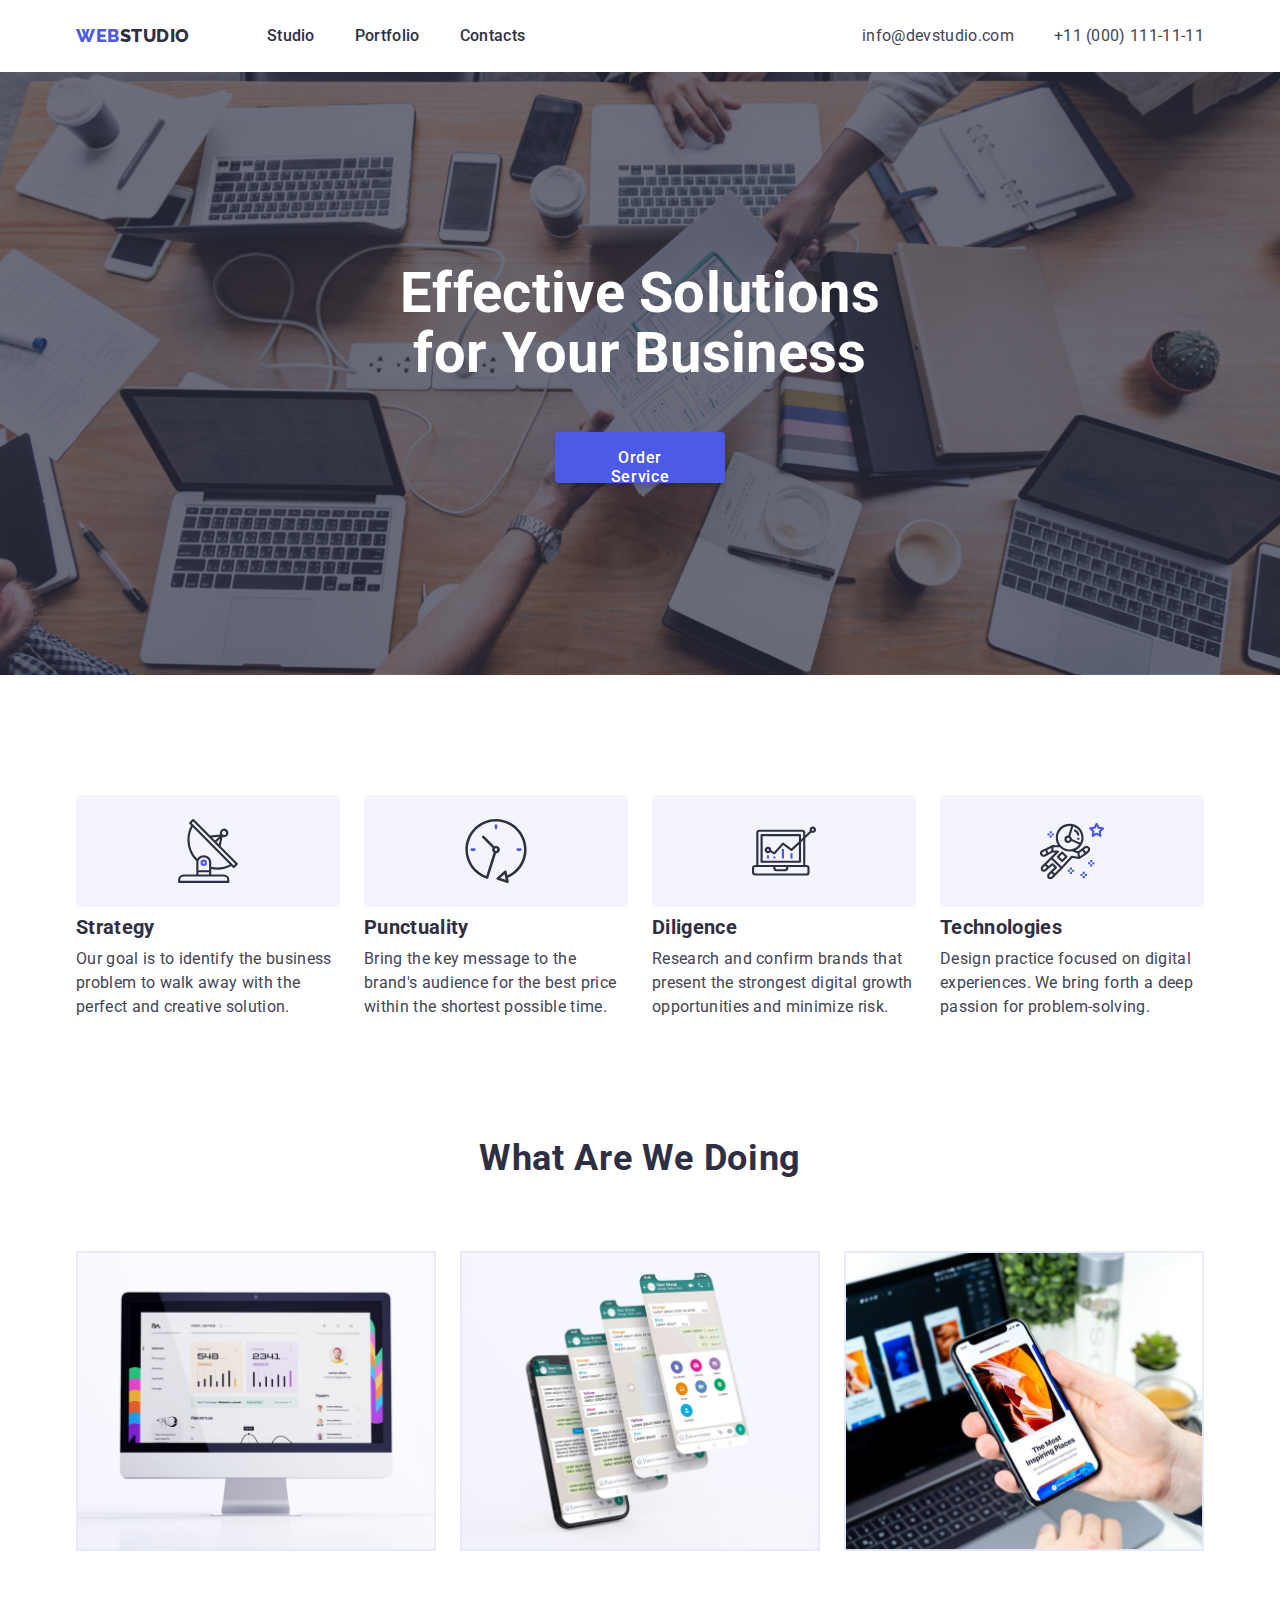
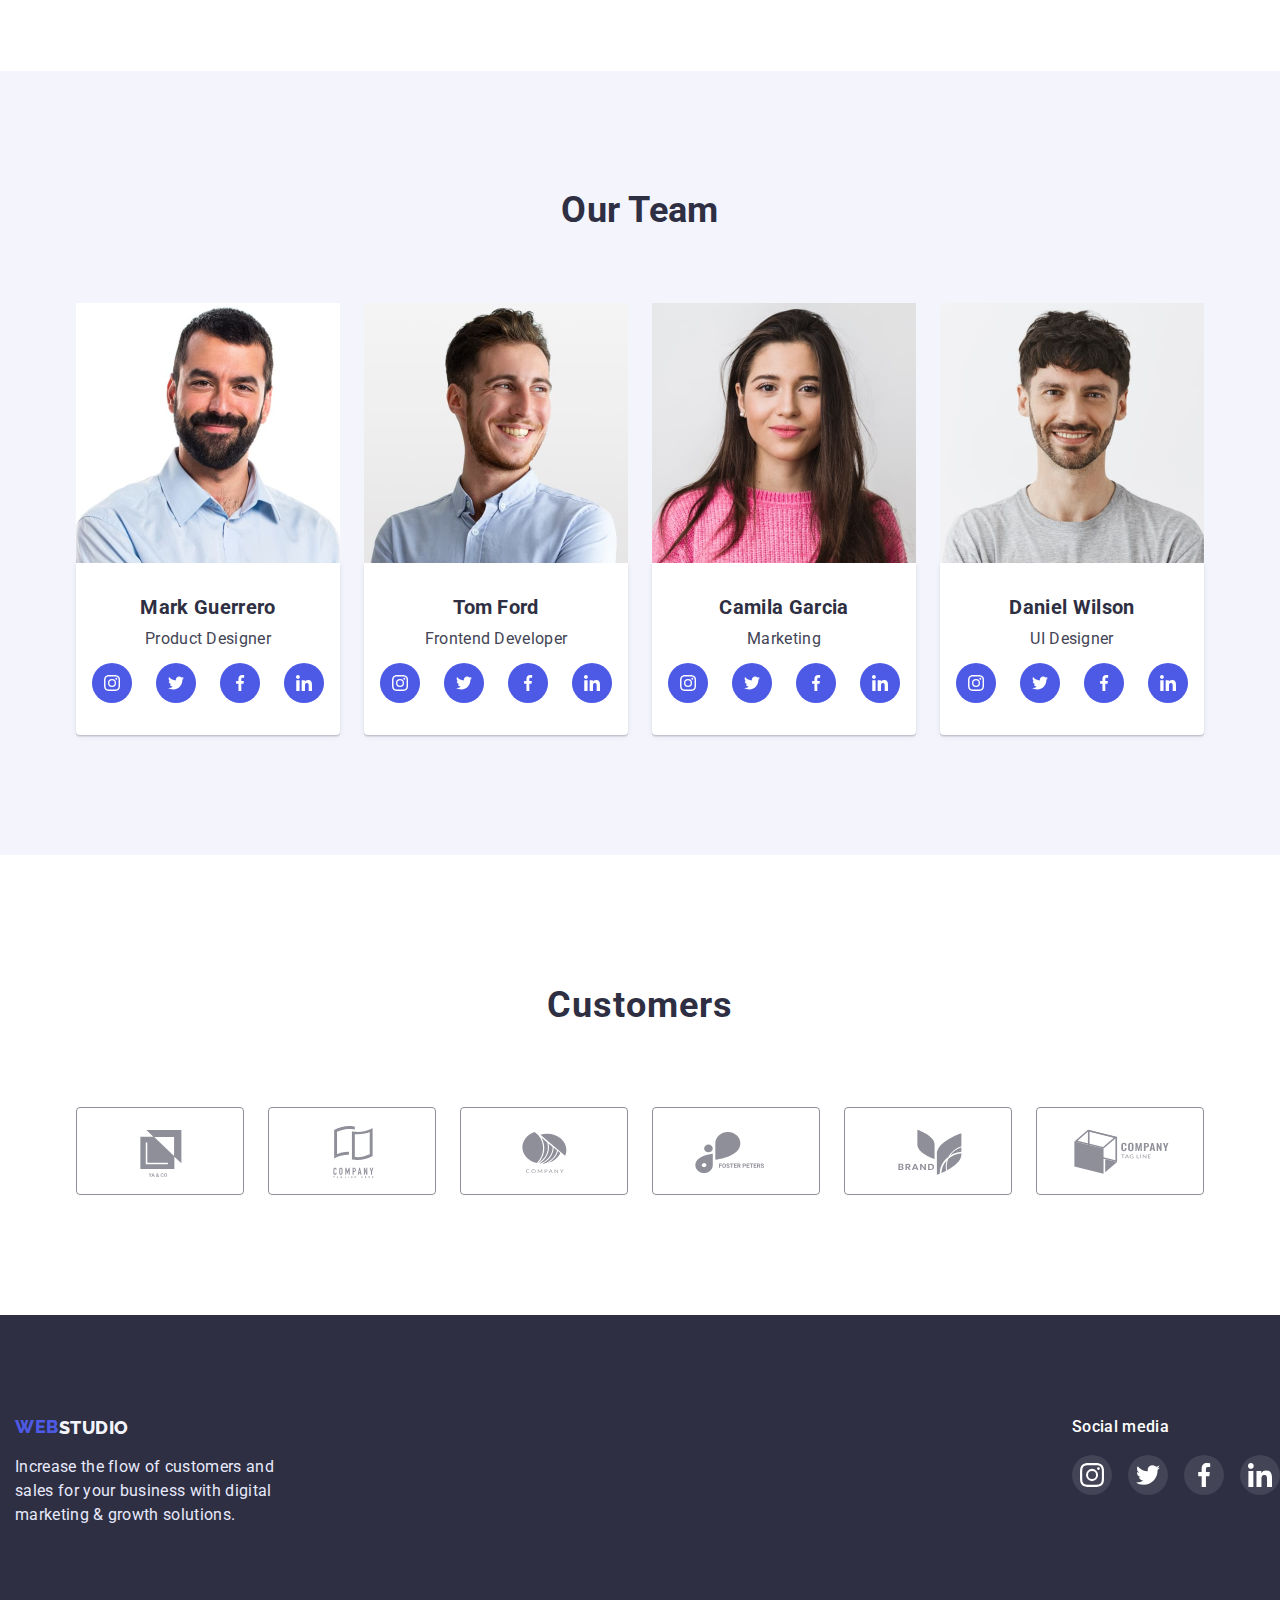
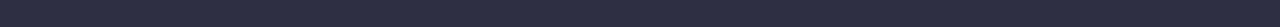
==== commit 6249fda5: "v.1" ====
--- a/index.html
+++ b/index.html
@@ -61,6 +61,36 @@
       <section>
         <div class="container section-size">
           <h2 class="visually-hidden">Soft skills</h2>
+          <ul class="soft-list">
+            <li class="soft-item">
+              <a href="" class="soft-link link">
+                <svg class="soft-icon" width="64" height="64">
+                  <use href="./images/icons.svg#icon-antenna-1"></use>
+                </svg>
+              </a>
+            </li>
+            <li class="soft-item">
+              <a href="" class="soft-link link">
+                <svg class="soft-icon" width="64" height="64">
+                  <use href="./images/icons.svg#icon-clock-1"></use>
+                </svg>
+              </a>
+            </li>
+            <li class="soft-item">
+              <a href="" class="soft-link link">
+                <svg class="soft-icon" width="64" height="64">
+                  <use href="./images/icons.svg#icon-diagram-1"></use>
+                </svg>
+              </a>
+            </li>
+            <li class="soft-item">
+              <a href="" class="soft-link link">
+                <svg class="soft-icon" width="64" height="64">
+                  <use href="./images/icons.svg#icon-astronaut-1"></use>
+                </svg>
+              </a>
+            </li>
+          </ul>
           <ul class="about-list list">
             <li class="indent-text">
               <h3 class="soft-skills">Strategy</h3>
--- a/css/styles.css
+++ b/css/styles.css
@@ -145,13 +145,14 @@
 .section-background {
   background: #2e2f42;
   background-image: linear-gradient(
-    rgba(46, 47, 66, 0.7), 
-    rgba(46, 47, 66, 0.7)
-    ), 
+      rgba(46, 47, 66, 0.7),
+      rgba(46, 47, 66, 0.7)
+    ),
     url(../images/people-office-bg.jpg);
   background-repeat: no-repeat;
   background-position: center;
   background-size: cover;
+  max-width: 1440px;
   margin: auto;
   background-position: center;
   padding-top: 192px;
@@ -195,10 +196,44 @@
 .header-btn:hover,
 .header-btn:focus {
   background: #404bbf;
+box-shadow: 0px 4px 4px rgba(0, 0, 0, 0.15);
+border-radius: 4px;
 }
 .btn-container {
   display: flex;
 }
+
+
+.soft-list{
+  display: flex;
+  justify-content: center;
+  text-align: center;
+  gap: 24px;
+  margin-bottom: 8px;
+}
+
+.soft-item{
+  width: 264px;
+  height: 112px;
+}
+
+
+.soft-link{
+  display: flex;
+  align-items: center;
+  justify-content: center;
+  width: 100%;
+  height: 100%;
+  background: rgba(244, 244, 253, 1);
+border-radius: 4px;
+}
+
+.soft-icon{
+  fill: #2E2F42;
+
+
+}
+
 
 .soft-skills {
   font-size: 20px;
@@ -295,28 +330,27 @@
   padding-bottom: 120px;
 }
 
-.team-card-list{
+.team-card-list {
   display: flex;
   justify-content: center;
   text-align: center;
   gap: 24px;
 
   margin-top: 12px;
-  
-}
-
-.team-card-item{
+}
+
+.team-card-item {
   width: 40px;
   height: 40px;
 }
 
-.team-card-link{
+.team-card-link {
   display: flex;
   align-items: center;
   justify-content: center;
   width: 100%;
   height: 100%;
-  background-color:  rgba(77, 90, 229, 1);
+  background-color: rgba(77, 90, 229, 1);
   border-radius: 50%;
 }
 
@@ -325,20 +359,17 @@
   background-color: rgba(64, 75, 191, 1);
 }
 
-.team-card-icon{
-  fill: #FFFFFF;
-
-}
-
-
-
-.customers{ padding-top: 120px;
- padding-bottom: 120px;
-
-
-}
-
-.customers-title{ font-weight: 700;
+.team-card-icon {
+  fill: #ffffff;
+}
+
+.customers {
+  padding-top: 120px;
+  padding-bottom: 120px;
+}
+
+.customers-title {
+  font-weight: 700;
   font-size: 36px;
   line-height: 1.67;
   text-align: center;
@@ -346,43 +377,40 @@
   margin-bottom: 72px;
 }
 
-.customers-list{display: flex;
+.customers-list {
+  display: flex;
   gap: 24px;
-  
-
-}
-
-.customers-item{
+}
+
+.customers-item {
   width: 168px;
   height: 88px;
-  
-}
-
-.customers-link{
+}
+
+.customers-link {
   display: flex;
   align-items: center;
   justify-content: center;
   width: 100%;
   height: 100%;
-  border: 1px solid #8E8F99;
-border-radius: 4px;
+  border: 1px solid #8e8f99;
+  border-radius: 4px;
 }
 
 .customers-link:hover,
 .customers-link:focus {
-  border: 1px solid #4D5AE5;
+  border: 1px solid #4d5ae5;
 }
 
 .customers-link:hover .costumers-icon,
 .customers-link:focus .costumers-icon {
-  fill: #4D5AE5;
-}
-
-.costumers-icon{
-  fill: #8E8F99;
-  
-
-
+  fill: #4d5ae5;
+}
+
+.costumers-icon {
+  fill: #8e8f99;
+  width: 104px;
+  height: 56px;
 }
 
 /* List ul, ol */
@@ -423,6 +451,8 @@
 .header-button:focus {
   color: #ffffff;
   background: var(--background-btn);
+  border: 1px solid #E7E9FC;
+border-radius: 4px;
 }
 .section-button {
   display: flex;
@@ -438,6 +468,8 @@
   line-height: 1.2;
   text-align: center;
   margin-bottom: 8px;
+  color: #2E2F42;
+  text-decoration: none;
 }
 .section-item {
   text-align: center;
@@ -458,7 +490,15 @@
   border-left: 0.5px solid #f4f4fd;
   border-right: 0.5px solid #f4f4fd;
   box-shadow: 0px 1px 6px rgba(46, 47, 66, 0.08);
-}
+  
+}
+
+.list-text:hover{
+  box-shadow: 0px 1px 6px rgba(46, 47, 66, 0.08),
+  0px 1px 1px rgba(46, 47, 66, 0.16), 
+  0px 2px 1px rgba(46, 47, 66, 0.08);
+}
+
 img {
   display: block;
   max-width: 100%;
@@ -474,11 +514,21 @@
 
 .indent-one {
   width: calc((100% - 48px) / 3);
-
   width: 360px;
   height: 420px;
   left: 156px;
   top: 288px;
+  
+}
+
+.filter-items-link{
+  display: block;
+  text-decoration: none;
+ }
+
+.filter-items-link:hover{ box-shadow: 0px 1px 6px rgba(46, 47, 66, 0.08),
+  0px 1px 1px rgba(46, 47, 66, 0.16), 
+  0px 2px 1px rgba(46, 47, 66, 0.08);
 }
 
 /* Bottom */
@@ -503,44 +553,41 @@
   max-width: 264px;
 }
 
-.footer-social{
-  
-}
-
-.footer-soc-list{display: flex;
-gap: 16px;
-
-}
-
-.footer-soc-item{
+.footer-social {
+}
+
+.footer-soc-list {
+  display: flex;
+  gap: 16px;
+}
+
+.footer-soc-item {
   width: 40px;
   height: 40px;
 }
 
 .footer-soc-title {
-font-weight: 500;
-letter-spacing: 0.02em;
-margin-top: 0;
-margin-bottom: 16px;
-color: #FFFFFF;
-}
-
-.footer-soc-icon{
-  fill: #FFFFFF;
+  font-weight: 500;
+  letter-spacing: 0.02em;
+  margin-top: 0;
+  margin-bottom: 16px;
+  color: #ffffff;
+}
+
+.footer-soc-icon {
+  fill: #ffffff;
 }
 .footer-soc-link:hover,
 .footer-soc-link:focus {
-  background-color: #31D0AA;
-}
-
-
-
-.footer-soc-link{
+  background-color: #31d0aa;
+}
+
+.footer-soc-link {
   display: flex;
   align-items: center;
   justify-content: center;
   width: 100%;
   height: 100%;
-  background-color:  rgba(255, 255, 255, 0.1);
+  background-color: rgba(255, 255, 255, 0.1);
   border-radius: 50%;
 }
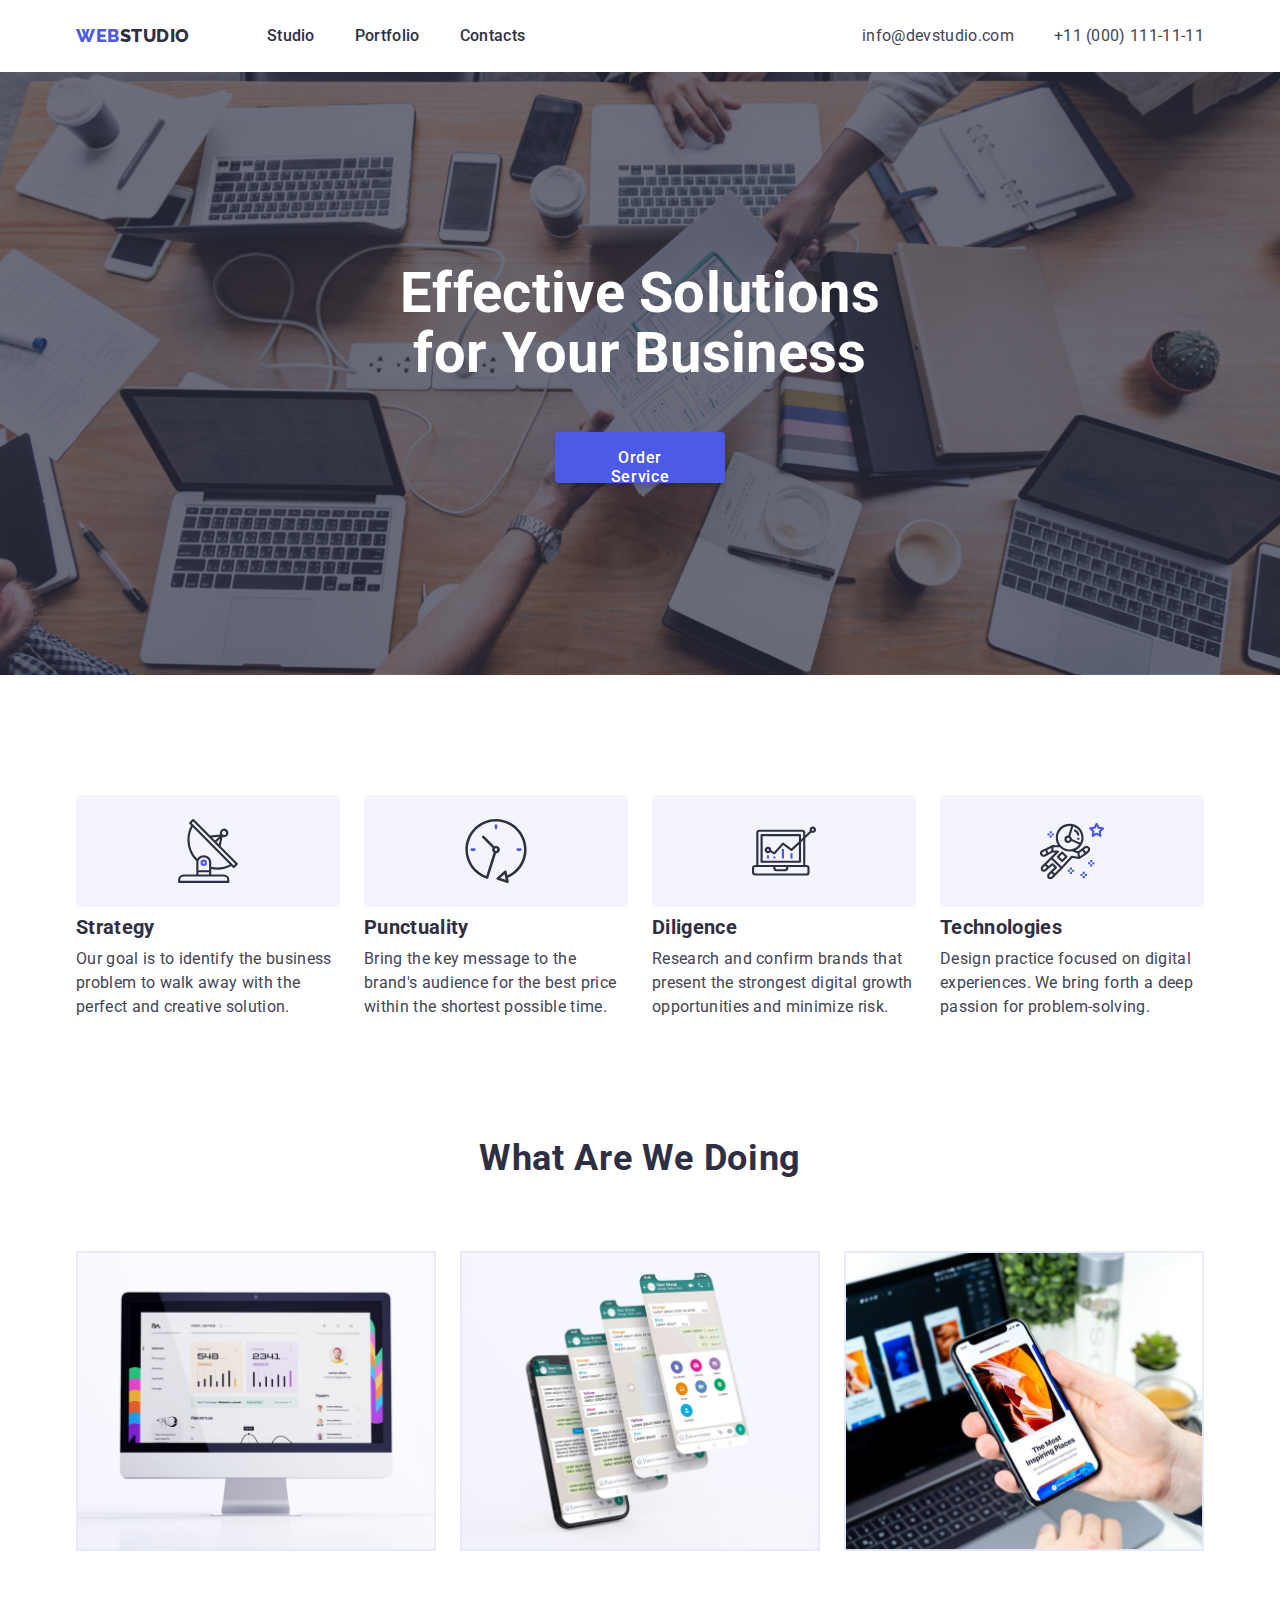
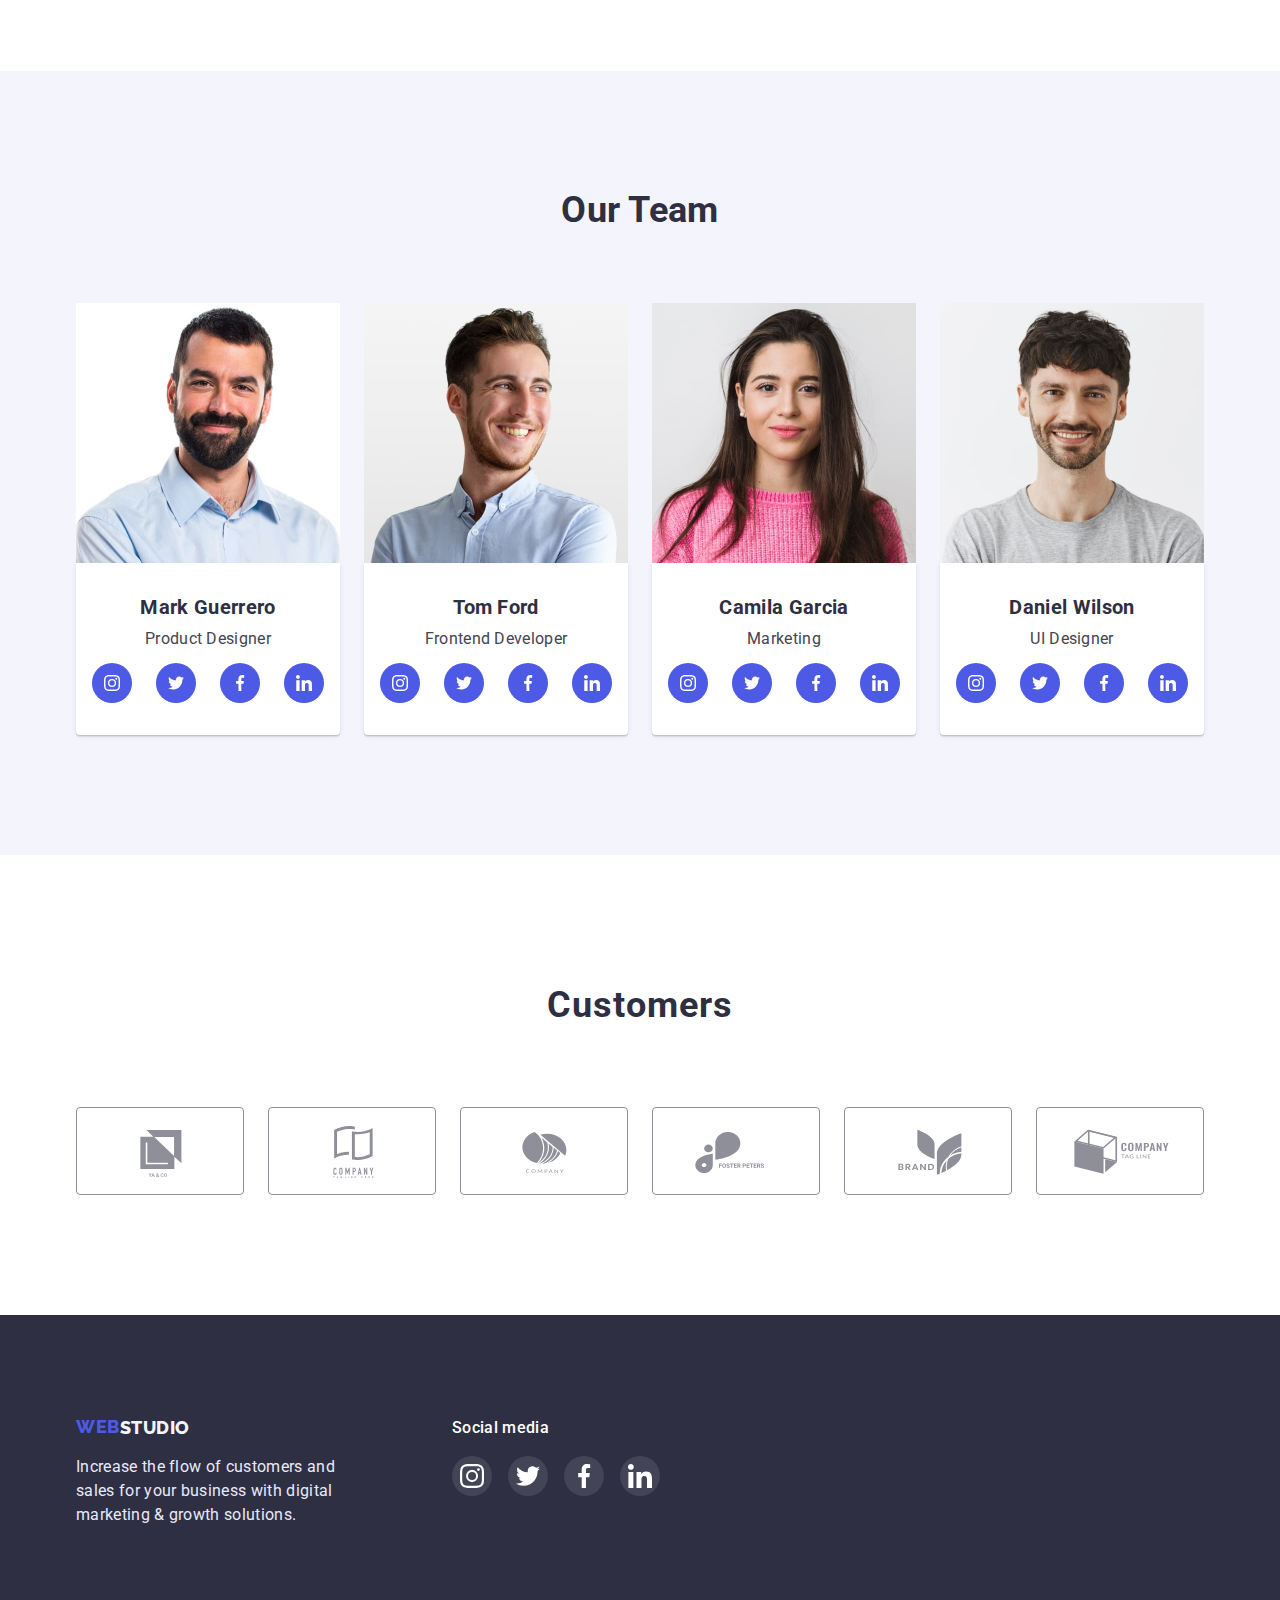
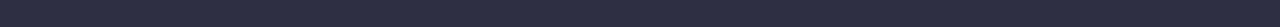
==== commit 02aca999: "v.1" ====
--- a/index.html
+++ b/index.html
@@ -372,6 +372,7 @@
     </main>
     <footer class="footer-background btn-container">
       <div class="container">
+        <div class="footer-container">
         <a href="./index.html" class="header-logo-web link footer-logo"
           >Web <span class="header-logo-st link">studio</span></a
         >
@@ -413,6 +414,7 @@
           </li>
         </ul>
       </div>
+    </div>
     </footer>
   </body>
 </html>
--- a/css/styles.css
+++ b/css/styles.css
@@ -550,10 +550,11 @@
 .footer-content {
   margin: 0;
   padding-top: 16px;
-  max-width: 264px;
+  width: 264px;
 }
 
 .footer-social {
+  margin-left: 120px;
 }
 
 .footer-soc-list {
@@ -591,3 +592,12 @@
   background-color: rgba(255, 255, 255, 0.1);
   border-radius: 50%;
 }
+
+.footer-container{
+  max-width: 256px;
+
+}
+.footer-background .container {
+  display: flex;
+  align-items: baseline;
+}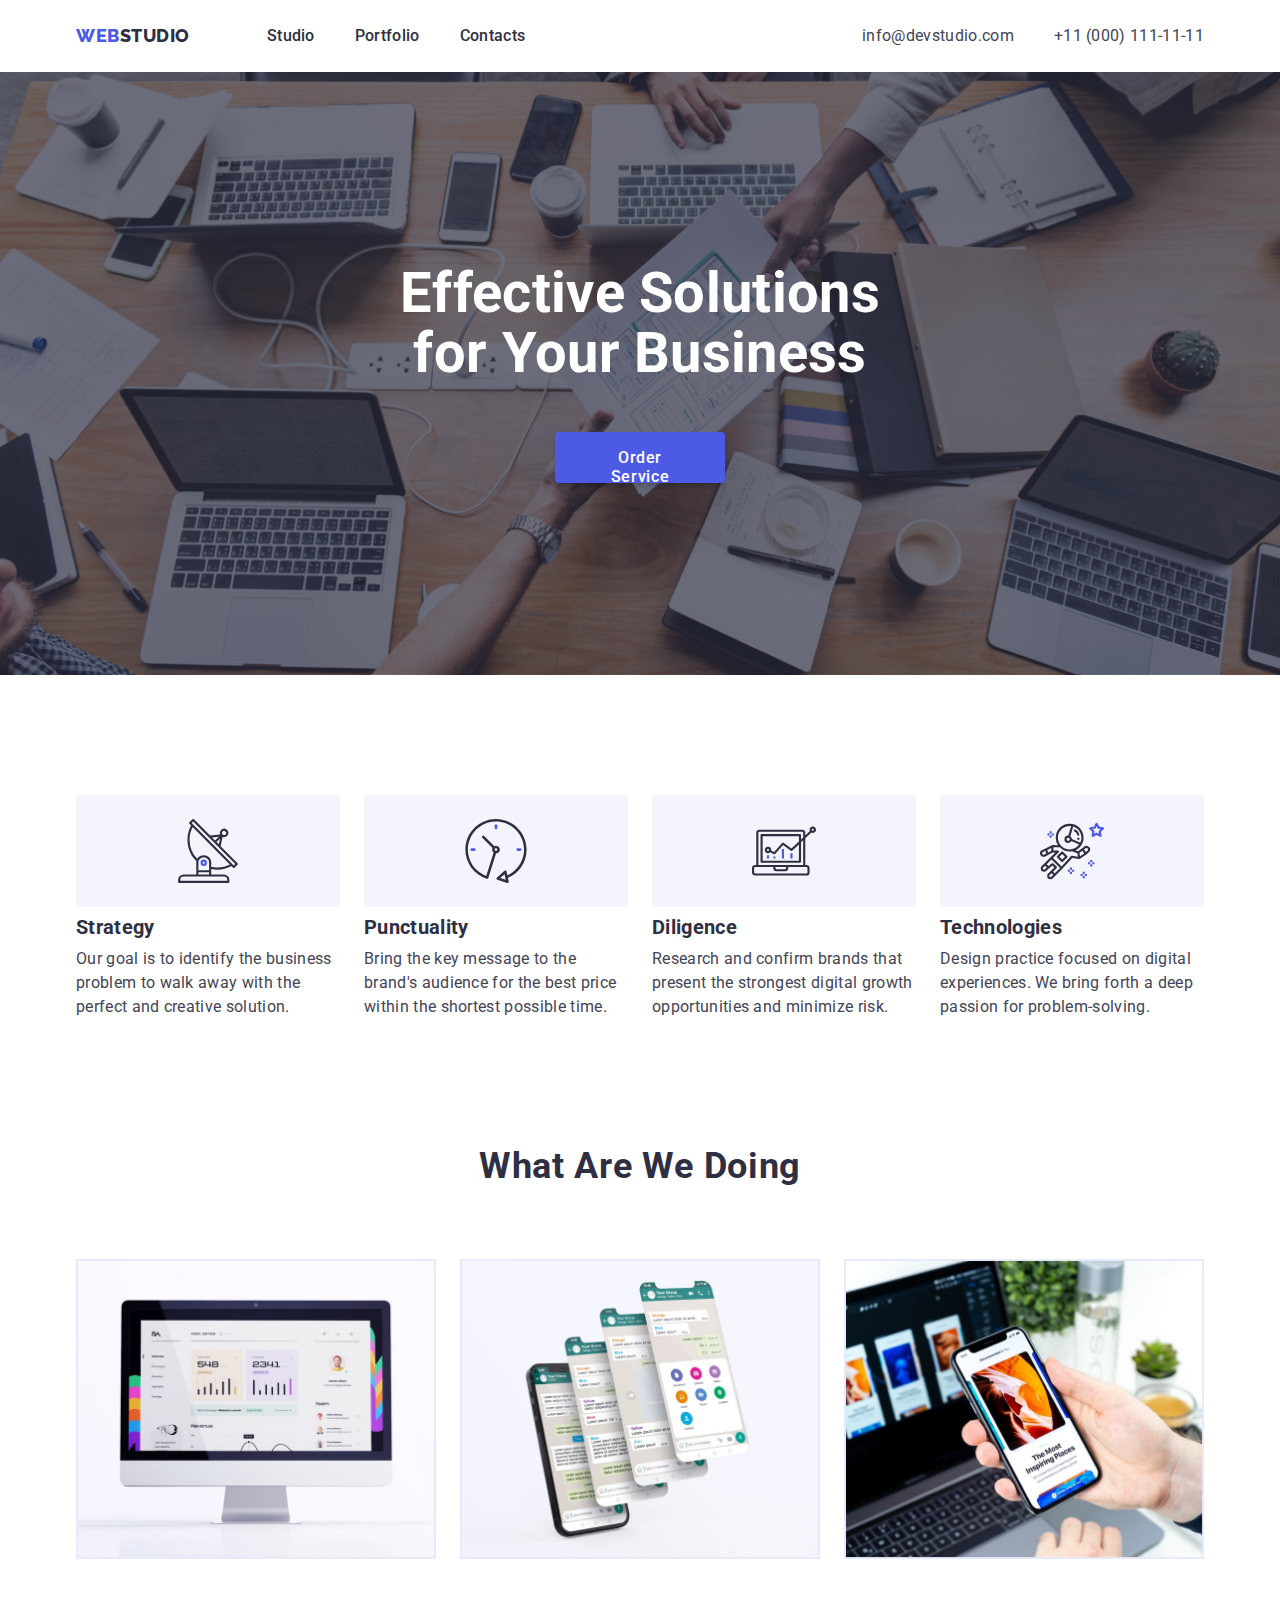
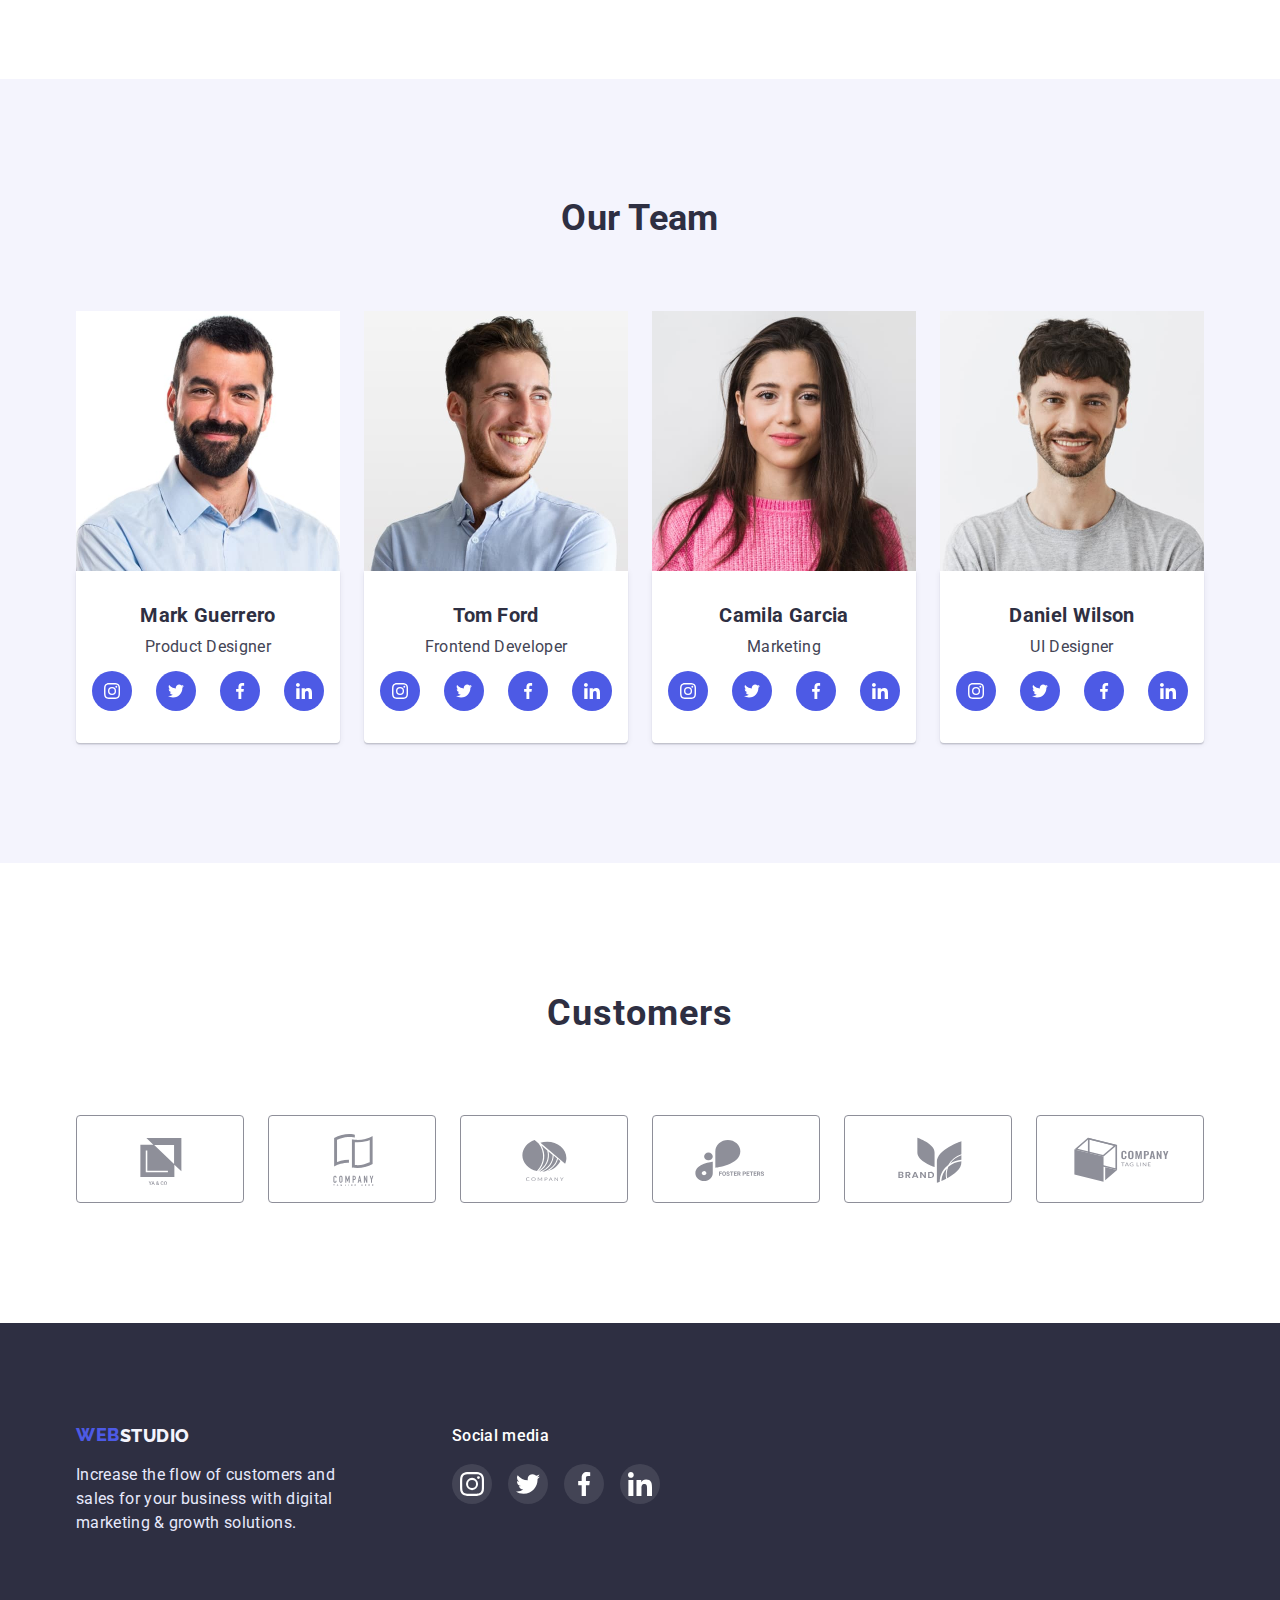
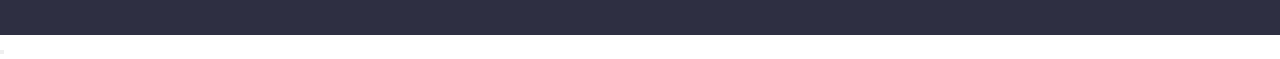
==== commit a068fa46: "v.1" ====
--- a/index.html
+++ b/index.html
@@ -58,62 +58,52 @@
           <button type="button" class="header-btn">Order Service</button>
         </div>
       </section>
-      <section>
-        <div class="container section-size">
+      <section class="section-size">
+        <div class="container">
           <h2 class="visually-hidden">Soft skills</h2>
-          <ul class="soft-list">
+          <ul class="soft-list list">
             <li class="soft-item">
-              <a href="" class="soft-link link">
+              <div class="soft-link link">
                 <svg class="soft-icon" width="64" height="64">
                   <use href="./images/icons.svg#icon-antenna-1"></use>
                 </svg>
-              </a>
-            </li>
-            <li class="soft-item">
-              <a href="" class="soft-link link">
-                <svg class="soft-icon" width="64" height="64">
-                  <use href="./images/icons.svg#icon-clock-1"></use>
-                </svg>
-              </a>
-            </li>
-            <li class="soft-item">
-              <a href="" class="soft-link link">
-                <svg class="soft-icon" width="64" height="64">
-                  <use href="./images/icons.svg#icon-diagram-1"></use>
-                </svg>
-              </a>
-            </li>
-            <li class="soft-item">
-              <a href="" class="soft-link link">
-                <svg class="soft-icon" width="64" height="64">
-                  <use href="./images/icons.svg#icon-astronaut-1"></use>
-                </svg>
-              </a>
-            </li>
-          </ul>
-          <ul class="about-list list">
-            <li class="indent-text">
+              </div>
               <h3 class="soft-skills">Strategy</h3>
               <p class="text">
                 Our goal is to identify the business problem to walk away with
                 the perfect and creative solution.
               </p>
             </li>
-            <li class="indent-text">
+            <li class="soft-item">
+              <div class="soft-link link">
+                <svg class="soft-icon" width="64" height="64">
+                  <use href="./images/icons.svg#icon-clock-1"></use>
+                </svg>
+              </div>
               <h3 class="soft-skills">Punctuality</h3>
               <p class="text">
                 Bring the key message to the brand's audience for the best price
                 within the shortest possible time.
               </p>
             </li>
-            <li class="indent-text">
+            <li class="soft-item">
+              <div class="soft-link link">
+                <svg class="soft-icon" width="64" height="64">
+                  <use href="./images/icons.svg#icon-diagram-1"></use>
+                </svg>
+              </div>
               <h3 class="soft-skills">Diligence</h3>
               <p class="text">
                 Research and confirm brands that present the strongest digital
                 growth opportunities and minimize risk.
               </p>
             </li>
-            <li class="indent-text">
+            <li class="soft-item">
+              <div class="soft-link link">
+                <svg class="soft-icon" width="64" height="64">
+                  <use href="./images/icons.svg#icon-astronaut-1"></use>
+                </svg>
+              </div>
               <h3 class="soft-skills">Technologies</h3>
               <p class="text">
                 Design practice focused on digital experiences. We bring forth a
@@ -334,38 +324,75 @@
         </div>
       </section>
       <section class="customers">
-        <div class="container"> <h2 class="customers-title">Customers</h2>
+        <div class="container">
+          <h2 class="customers-title">Customers</h2>
           <ul class="customers-list list">
-            <li class="customers-item"> <a href="" class="customers-link link">
-              <svg class="costumers-icon">
-                <use href="./images/icons.svg#icon-Logo-1" width="104" height="56"></use>
-              </svg>
-            </a></li>
-            <li class="customers-item"> <a href="" class="customers-link link">
-              <svg class="costumers-icon">
-                <use href="./images/icons.svg#icon-Logo-2" width="104" height="56"></use>
-              </svg>
-            </a></li>
-            <li class="customers-item"> <a href="" class="customers-link link">
-              <svg class="costumers-icon">
-                <use href="./images/icons.svg#icon-Logo-3" width="104" height="56"></use>
-              </svg>
-            </a></li>
-            <li class="customers-item"> <a href="" class="customers-link link">
-              <svg class="costumers-icon">
-                <use href="./images/icons.svg#icon-Logo-4" width="104" height="56"></use>
-              </svg>
-            </a></li>
-            <li class="customers-item"> <a href="" class="customers-link link">
-              <svg class="costumers-icon">
-                <use href="./images/icons.svg#icon-Logo-5" width="104" height="56"></use>
-              </svg>
-            </a></li>
-            <li class="customers-item"> <a href="" class="customers-link link">
-              <svg class="costumers-icon">
-                <use href="./images/icons.svg#icon-Logo-6" width="104" height="56"></use>
-              </svg>
-            </a></li>
+            <li class="customers-item">
+              <a href="" class="customers-link link">
+                <svg class="costumers-icon">
+                  <use
+                    href="./images/icons.svg#icon-Logo-1"
+                    width="104"
+                    height="56"
+                  ></use>
+                </svg>
+              </a>
+            </li>
+            <li class="customers-item">
+              <a href="" class="customers-link link">
+                <svg class="costumers-icon">
+                  <use
+                    href="./images/icons.svg#icon-Logo-2"
+                    width="104"
+                    height="56"
+                  ></use>
+                </svg>
+              </a>
+            </li>
+            <li class="customers-item">
+              <a href="" class="customers-link link">
+                <svg class="costumers-icon">
+                  <use
+                    href="./images/icons.svg#icon-Logo-3"
+                    width="104"
+                    height="56"
+                  ></use>
+                </svg>
+              </a>
+            </li>
+            <li class="customers-item">
+              <a href="" class="customers-link link">
+                <svg class="costumers-icon">
+                  <use
+                    href="./images/icons.svg#icon-Logo-4"
+                    width="104"
+                    height="56"
+                  ></use>
+                </svg>
+              </a>
+            </li>
+            <li class="customers-item">
+              <a href="" class="customers-link link">
+                <svg class="costumers-icon">
+                  <use
+                    href="./images/icons.svg#icon-Logo-5"
+                    width="104"
+                    height="56"
+                  ></use>
+                </svg>
+              </a>
+            </li>
+            <li class="customers-item">
+              <a href="" class="customers-link link">
+                <svg class="costumers-icon">
+                  <use
+                    href="./images/icons.svg#icon-Logo-6"
+                    width="104"
+                    height="56"
+                  ></use>
+                </svg>
+              </a>
+            </li>
           </ul>
         </div>
       </section>
@@ -373,48 +400,55 @@
     <footer class="footer-background btn-container">
       <div class="container">
         <div class="footer-container">
-        <a href="./index.html" class="header-logo-web link footer-logo"
-          >Web <span class="header-logo-st link">studio</span></a
-        >
-        <p class="footer footer-content">
-          Increase the flow of customers and sales for your business with
-          digital marketing & growth solutions.
-        </p>
+          <a href="./index.html" class="header-logo-web link footer-logo"
+            >Web <span class="header-logo-st link">studio</span></a
+          >
+          <p class="footer footer-content">
+            Increase the flow of customers and sales for your business with
+            digital marketing & growth solutions.
+          </p>
+        </div>
+        <div class="footer-social">
+          <p class="footer-soc-title">Social media</p>
+          <ul class="footer-soc-list list">
+            <li class="footer-soc-item">
+              <a href="" class="footer-soc-link link">
+                <svg class="footer-soc-icon" width="24" height="24">
+                  <use href="./images/icons.svg#icon-instagram-1"></use>
+                </svg>
+              </a>
+            </li>
+            <li class="footer-soc-item">
+              <a href="" class="footer-soc-link link">
+                <svg class="footer-soc-icon" width="24" height="24">
+                  <use href="./images/icons.svg#icon-twitter-1"></use>
+                </svg>
+              </a>
+            </li>
+            <li class="footer-soc-item">
+              <a href="" class="footer-soc-link link">
+                <svg class="footer-soc-icon" width="24" height="24">
+                  <use href="./images/icons.svg#icon-facebook-1"></use>
+                </svg>
+              </a>
+            </li>
+            <li class="footer-soc-item">
+              <a href="" class="footer-soc-link link">
+                <svg class="footer-soc-icon" width="24" height="24">
+                  <use href="./images/icons.svg#icon-linkedin-1"></use>
+                </svg>
+              </a>
+            </li>
+          </ul>
+        </div>
       </div>
-      <div class="footer-social">
-        <p class="footer-soc-title">Social media</p>
-        <ul class="footer-soc-list list">
-          <li class="footer-soc-item">
-            <a href="" class="footer-soc-link link">
-              <svg class="footer-soc-icon" width="24" height="24">
-                <use href="./images/icons.svg#icon-instagram-1"></use>
-              </svg>
-            </a>
-          </li>
-          <li class="footer-soc-item">
-            <a href="" class="footer-soc-link link">
-              <svg class="footer-soc-icon" width="24" height="24">
-                <use href="./images/icons.svg#icon-twitter-1"></use>
-              </svg>
-            </a>
-          </li>
-          <li class="footer-soc-item">
-            <a href="" class="footer-soc-link link">
-              <svg class="footer-soc-icon" width="24" height="24">
-                <use href="./images/icons.svg#icon-facebook-1"></use>
-              </svg>
-            </a>
-          </li>
-          <li class="footer-soc-item">
-            <a href="" class="footer-soc-link link">
-              <svg class="footer-soc-icon" width="24" height="24">
-                <use href="./images/icons.svg#icon-linkedin-1"></use>
-              </svg>
-            </a>
-          </li>
-        </ul>
+    </footer>
+    <div class="backdrop">
+      <div class="modal">
+        <button type="button" class="modal-close-btn"></button>
+
       </div>
+
     </div>
-    </footer>
   </body>
 </html>
--- a/css/styles.css
+++ b/css/styles.css
@@ -196,62 +196,56 @@
 .header-btn:hover,
 .header-btn:focus {
   background: #404bbf;
-box-shadow: 0px 4px 4px rgba(0, 0, 0, 0.15);
-border-radius: 4px;
+  box-shadow: 0px 4px 4px rgba(0, 0, 0, 0.15);
+  border-radius: 4px;
 }
 .btn-container {
   display: flex;
 }
 
-
-.soft-list{
-  display: flex;
-  justify-content: center;
-  text-align: center;
+.soft-list {
+  display: flex;
+  list-style: none;
+  padding-left: 0;
+  margin: 0;
   gap: 24px;
-  margin-bottom: 8px;
-}
-
-.soft-item{
+}
+
+.soft-item {
   width: 264px;
   height: 112px;
-}
-
-
-.soft-link{
+  width: calc((100% - 72px) / 4);
+}
+
+.soft-link {
   display: flex;
   align-items: center;
   justify-content: center;
   width: 100%;
   height: 100%;
   background: rgba(244, 244, 253, 1);
-border-radius: 4px;
-}
-
-.soft-icon{
-  fill: #2E2F42;
-
-
-}
-
+  border-radius: 4px;
+  margin-bottom: 8px;
+}
+
+.soft-icon {
+  fill: #2e2f42;
+}
 
 .soft-skills {
   font-size: 20px;
   line-height: 1.2;
+  margin-bottom: 8px;
 }
 
 .section-size {
   padding-top: 120px;
   padding-bottom: 120px;
 }
+
 .section-size-work {
+  padding-top: 120px;
   padding-bottom: 120px;
-}
-
-.about-list {
-  display: flex;
-  gap: 24px;
-  justify-content: center;
 }
 
 .about-list-team {
@@ -265,13 +259,9 @@
   order: 1;
   flex-grow: 0;
   margin: 0;
-  margin-top: 8px;
   letter-spacing: 0.02em;
   font-style: normal;
   font-weight: 400;
-}
-.indent-text {
-  width: calc((100% - 72px) / 4);
 }
 
 .subtitle-one {
@@ -451,8 +441,10 @@
 .header-button:focus {
   color: #ffffff;
   background: var(--background-btn);
-  border: 1px solid #E7E9FC;
-border-radius: 4px;
+  border: 1px solid var(--background-btn);
+  box-shadow: 0px 3px 1px rgba(0, 0, 0, 0.1), 0px 2px 1px rgba(0, 0, 0, 0.08),
+    0px 2px 2px rgba(0, 0, 0, 0.12);
+  border-radius: 4px;
 }
 .section-button {
   display: flex;
@@ -468,7 +460,7 @@
   line-height: 1.2;
   text-align: center;
   margin-bottom: 8px;
-  color: #2E2F42;
+  color: #2e2f42;
   text-decoration: none;
 }
 .section-item {
@@ -490,13 +482,11 @@
   border-left: 0.5px solid #f4f4fd;
   border-right: 0.5px solid #f4f4fd;
   box-shadow: 0px 1px 6px rgba(46, 47, 66, 0.08);
-  
-}
-
-.list-text:hover{
+}
+
+.list-text:hover {
   box-shadow: 0px 1px 6px rgba(46, 47, 66, 0.08),
-  0px 1px 1px rgba(46, 47, 66, 0.16), 
-  0px 2px 1px rgba(46, 47, 66, 0.08);
+    0px 1px 1px rgba(46, 47, 66, 0.16), 0px 2px 1px rgba(46, 47, 66, 0.08);
 }
 
 img {
@@ -518,17 +508,48 @@
   height: 420px;
   left: 156px;
   top: 288px;
-  
-}
-
-.filter-items-link{
+}
+
+.filter-items-link {
   display: block;
   text-decoration: none;
- }
-
-.filter-items-link:hover{ box-shadow: 0px 1px 6px rgba(46, 47, 66, 0.08),
-  0px 1px 1px rgba(46, 47, 66, 0.16), 
-  0px 2px 1px rgba(46, 47, 66, 0.08);
+  
+}
+
+.filter-items-link:hover {
+  box-shadow: 0px 1px 6px rgba(46, 47, 66, 0.08),
+    0px 1px 1px rgba(46, 47, 66, 0.16), 0px 2px 1px rgba(46, 47, 66, 0.08);
+}
+
+
+.overlay{
+  position: absolute;
+  width: 100%;
+height: 100%;
+left: 0px;
+top: 0px;
+transform: translate(0, 100%);
+  font-size: 16px;
+  font-weight: 400;
+  letter-spacing: 0.02em;
+  color: #F4F4FD;
+  background-color: rgba(77, 90, 229, 0.5);
+  padding-left: 32px;
+  padding-right: 32px;
+  padding-top: 40px;
+  padding-bottom: 164px;
+  transition: transform 250ms linear;
+}
+
+.img-wrapper{
+  position: relative;
+  overflow: hidden;
+}
+
+.filter-items-link:hover .overlay,
+.filter-items-link:focus .overlay 
+{
+  transform: translate(0, 0);
 }
 
 /* Bottom */
@@ -593,11 +614,16 @@
   border-radius: 50%;
 }
 
-.footer-container{
+.footer-container {
   max-width: 256px;
-
 }
 .footer-background .container {
   display: flex;
   align-items: baseline;
-}+}
+
+/* Modal */
+
+.backdrop
+
+
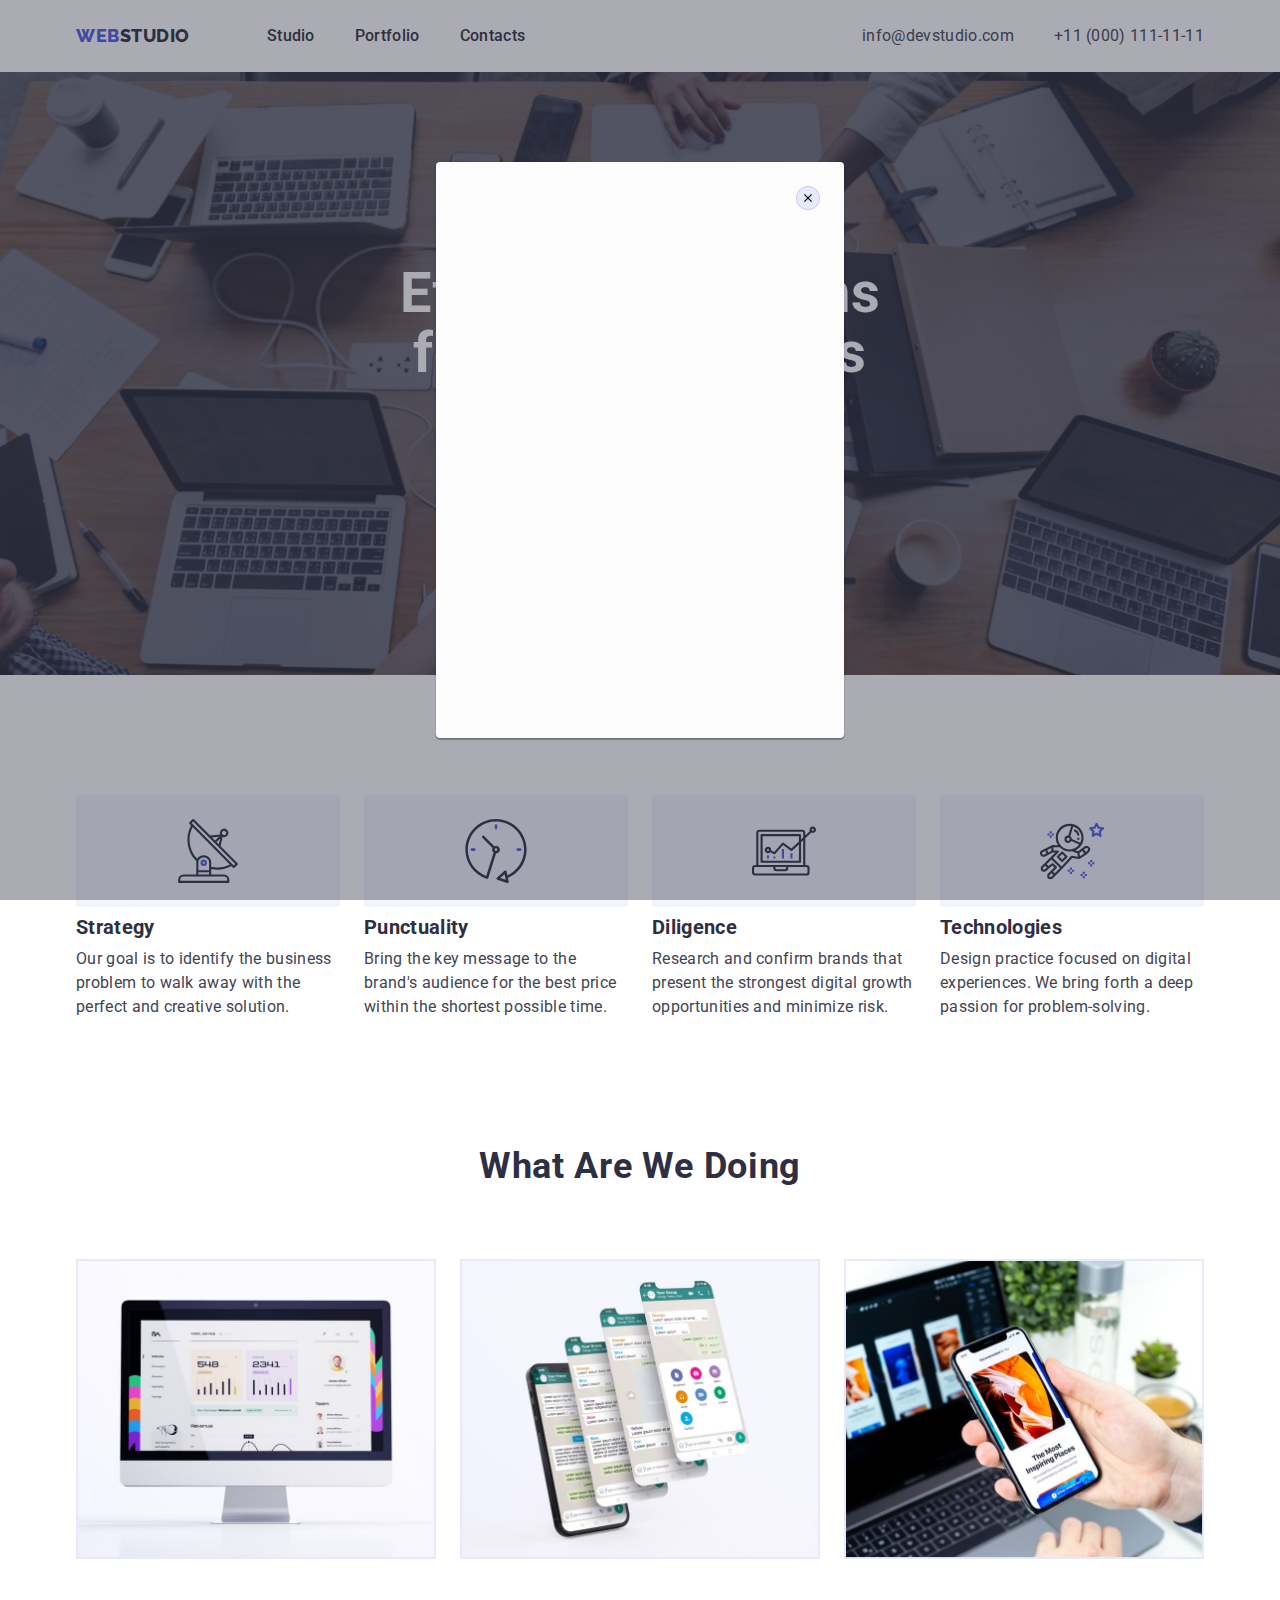
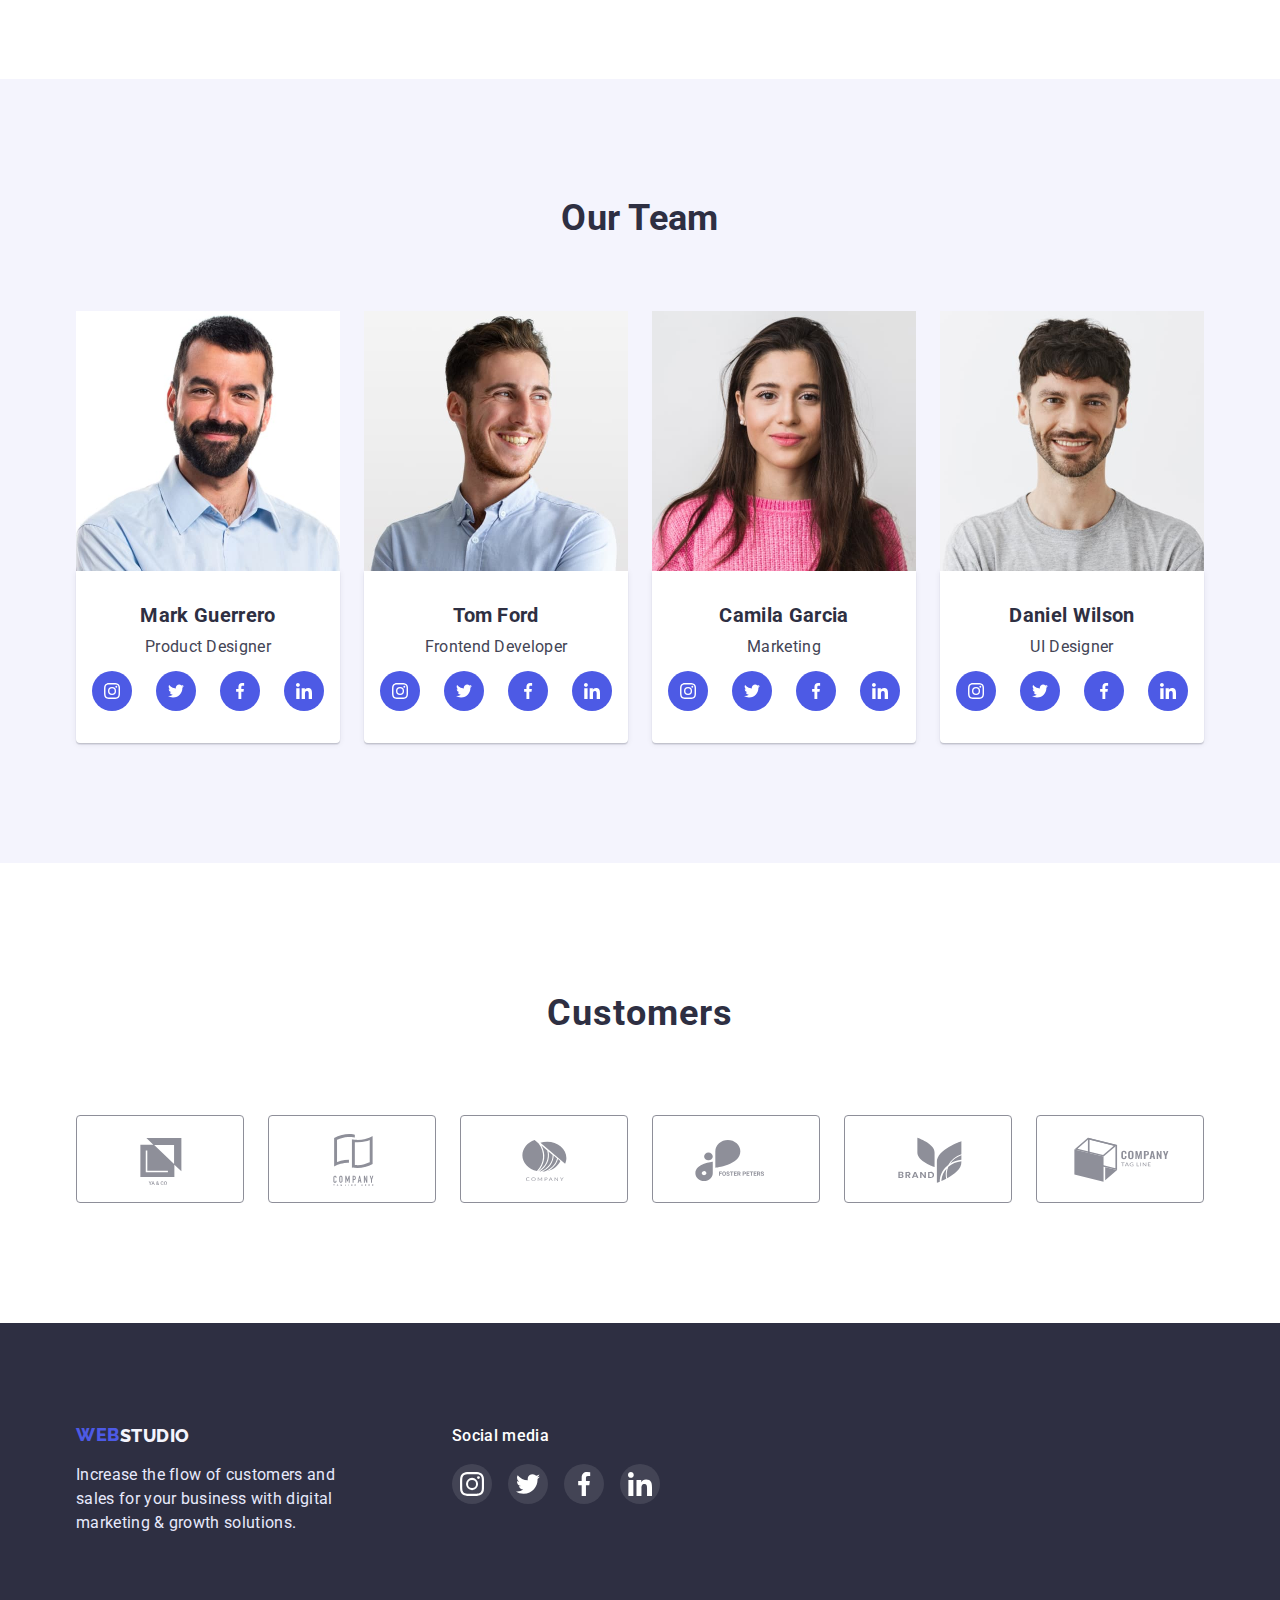
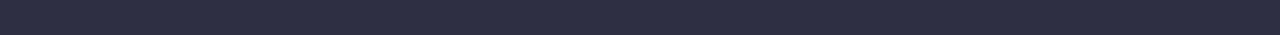
==== commit e2673bd5: "v.1" ====
--- a/index.html
+++ b/index.html
@@ -55,7 +55,7 @@
           <h1 class="title indent-title">
             Effective Solutions for Your Business
           </h1>
-          <button type="button" class="header-btn">Order Service</button>
+          <button type="button" class="header-btn" data-modal-open>Order Service</button>
         </div>
       </section>
       <section class="section-size">
@@ -443,12 +443,16 @@
         </div>
       </div>
     </footer>
-    <div class="backdrop">
+    <div class="backdrop" data-modal>
       <div class="modal">
-        <button type="button" class="modal-close-btn"></button>
-
+        <button type="button" class="modal-close-btn" data-modal-close>
+        <svg class="modal-close-icon" width="8" height="8">
+          <use href="./images/icons.svg#icon-Close"></use>
+        </svg>
+      </button>
       </div>
 
     </div>
+    <script src="./js/modal.js"></script>
   </body>
 </html>
--- a/css/styles.css
+++ b/css/styles.css
@@ -624,6 +624,58 @@
 
 /* Modal */
 
-.backdrop
-
-
+.backdrop{
+  position: fixed;
+  top: 0;
+  left: 0;
+  z-index: 100;
+  width: 100%;
+  height: 100%;
+  background-color: rgba(46, 47, 66, 0.4);
+}
+
+.modal{
+  position: absolute;
+  top: 50%;
+  left: 50%;
+  transform: translate(-50%, -50%); scale: (1);
+  width: 408px;
+  height: 576px;
+  background: #FCFCFC;
+box-shadow: 0px 1px 1px rgba(0, 0, 0, 0.14), 0px 1px 3px rgba(0, 0, 0, 0.12), 0px 2px 1px rgba(0, 0, 0, 0.2);
+border-radius: 4px;
+}
+
+.modal-close-btn {
+  position: absolute;
+  top: 24px;
+  right: 24px;
+  display: flex;
+  justify-content: center;
+  align-items: center;
+width: 24px;
+height: 24px;
+fill: #000000;
+border-radius: 50%;
+padding: 0;
+background: #E7E9FC;
+border: 1px solid rgba(0, 0, 0, 0.1);
+transition: 250ms;
+}
+
+.modal-close-btn:hover,
+.modal-close-btn:focus {
+  background-color: rgba(64, 75, 191, 1);
+  border: rgba(64, 75, 191, 1);
+  
+  
+}
+
+.modal-close-btn:hover .modal-close-icon,
+.modal-close-btn:focus .modal-close-icon {
+  fill:  #FFFFFF;
+}
+
+.modal-close-icon{
+  transition: fill 250ms;
+}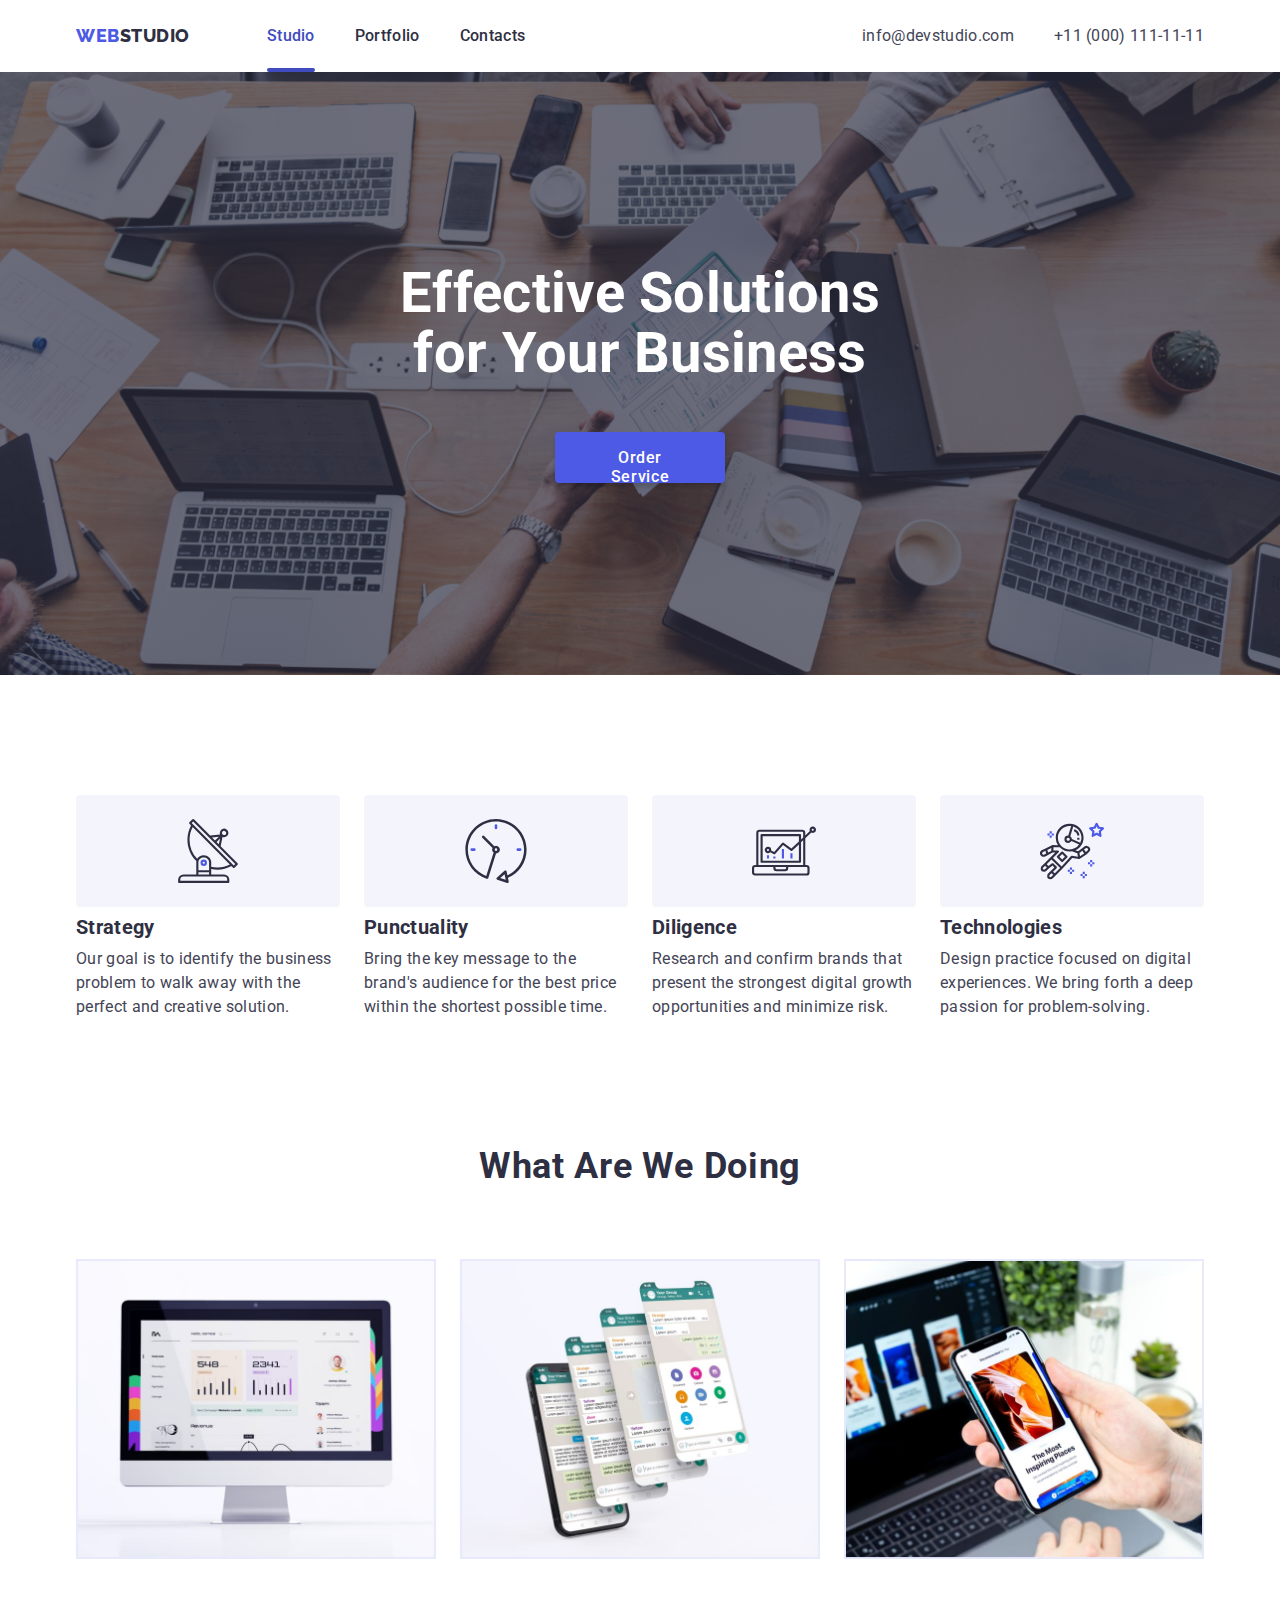
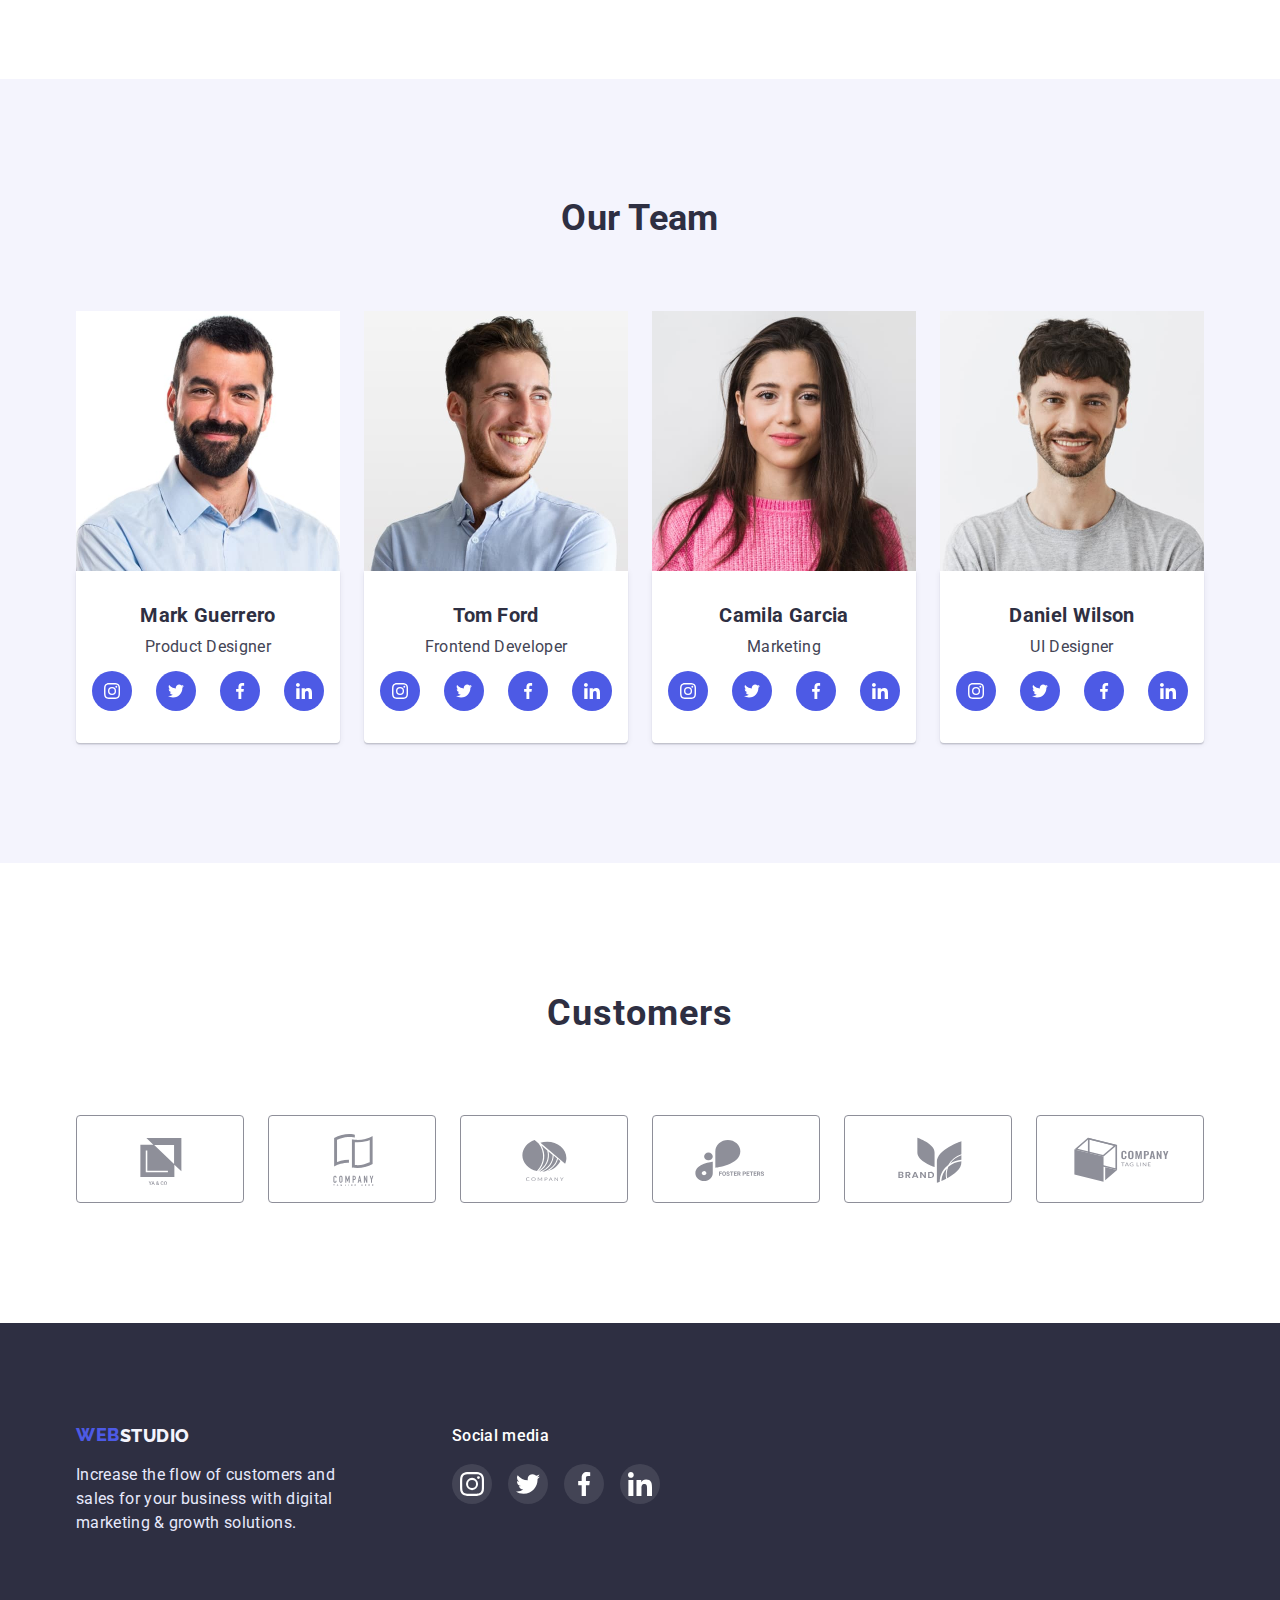
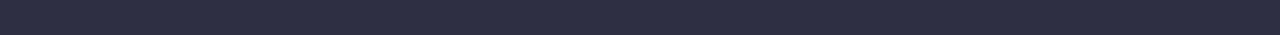
==== commit 91d527a2: "v.1" ====
--- a/index.html
+++ b/index.html
@@ -23,7 +23,9 @@
           >
           <ul class="list nav-items">
             <li>
-              <a href="./index.html" class="header-navigation link">Studio</a>
+              <a href="./index.html" class="header-navigation link current"
+                >Studio</a
+              >
             </li>
             <li>
               <a href="./portfolio.html" class="header-navigation link"
@@ -55,7 +57,9 @@
           <h1 class="title indent-title">
             Effective Solutions for Your Business
           </h1>
-          <button type="button" class="header-btn" data-modal-open>Order Service</button>
+          <button type="button" class="header-btn" data-modal-open>
+            Order Service
+          </button>
         </div>
       </section>
       <section class="section-size">
@@ -443,15 +447,14 @@
         </div>
       </div>
     </footer>
-    <div class="backdrop" data-modal>
+    <div class="backdrop is-hidden" data-modal>
       <div class="modal">
         <button type="button" class="modal-close-btn" data-modal-close>
-        <svg class="modal-close-icon" width="8" height="8">
-          <use href="./images/icons.svg#icon-Close"></use>
-        </svg>
-      </button>
+          <svg class="modal-close-icon" width="8" height="8">
+            <use href="./images/icons.svg#icon-Close"></use>
+          </svg>
+        </button>
       </div>
-
     </div>
     <script src="./js/modal.js"></script>
   </body>
--- a/css/styles.css
+++ b/css/styles.css
@@ -34,6 +34,7 @@
   --color-text: #2e2f42;
   --font-primary: "Roboto";
   --font-secondary: "Raleway";
+  --transition: 250ms cubic-bezier(0.4, 0, 0.2, 1) linear;
 }
 
 .visually-hidden {
@@ -71,6 +72,7 @@
   text-transform: uppercase;
   color: var(--color-hover-focus);
 }
+
 .header-logo-studio {
   font-family: var(--font-secondary);
   font-weight: 800;
@@ -96,6 +98,8 @@
 }
 .header-navigation {
   color: var(--color-text);
+  transition: color var(--transition);
+  position: relative;
 }
 
 .header-navigation:hover,
@@ -103,6 +107,23 @@
   color: var(--color-hover-focus);
 }
 
+.current {
+  color: #404bbf;
+  display: flex;
+  position: relative;
+}
+
+.header-navigation.current::after {
+  content: "";
+  position: absolute;
+  width: 100%;
+  height: 4px;
+  background-color: #404bbf;
+  border-radius: 2px;
+  left: 0;
+  bottom: -24px;
+}
+
 .shadow-header {
   box-shadow: 0px 2px 1px rgba(46, 47, 66, 0.08),
     0px 1px 1px rgba(46, 47, 66, 0.16), 0px 1px 6px rgba(46, 47, 66, 0.08);
@@ -128,6 +149,7 @@
 .contact-link {
   color: #434455;
   font-weight: 400;
+  transition: color var(--transition);
 }
 
 .contact-link:hover,
@@ -176,7 +198,7 @@
   align-items: center;
   letter-spacing: 0.04em;
   color: #ffffff;
-  background: var(--background-btn);
+  background-color: var(--background-btn);
   cursor: pointer;
   font-family: inherit;
   border: none;
@@ -192,10 +214,11 @@
   margin-left: auto;
   margin-right: auto;
   text-transform: none;
+  transition: background-color var(--transition), box-shadow var(--transition);
 }
 .header-btn:hover,
 .header-btn:focus {
-  background: #404bbf;
+  background-color: #404bbf;
   box-shadow: 0px 4px 4px rgba(0, 0, 0, 0.15);
   border-radius: 4px;
 }
@@ -223,7 +246,7 @@
   justify-content: center;
   width: 100%;
   height: 100%;
-  background: rgba(244, 244, 253, 1);
+  background-color: rgba(244, 244, 253, 1);
   border-radius: 4px;
   margin-bottom: 8px;
 }
@@ -304,7 +327,7 @@
 }
 
 .team-text {
-  background: #ffffff;
+  background-color: #ffffff;
   text-align: center;
   padding-top: 32px;
   padding-bottom: 32px;
@@ -314,7 +337,7 @@
 }
 
 .background {
-  background: #f4f4fd;
+  background-color: #f4f4fd;
   padding: 0;
   padding-top: 120px;
   padding-bottom: 120px;
@@ -342,6 +365,7 @@
   height: 100%;
   background-color: rgba(77, 90, 229, 1);
   border-radius: 50%;
+  transition: background-color var(--transition);
 }
 
 .team-card-link:hover,
@@ -351,6 +375,7 @@
 
 .team-card-icon {
   fill: #ffffff;
+  transition: fill var(--transition);
 }
 
 .customers {
@@ -385,6 +410,7 @@
   height: 100%;
   border: 1px solid #8e8f99;
   border-radius: 4px;
+  transition: border var(--transition), fill var(--transition);
 }
 
 .customers-link:hover,
@@ -425,7 +451,7 @@
   font-size: 16px;
   line-height: 1.5;
   color: var(--color-hover-focus);
-  background: #f4f4fd;
+  background-color: #f4f4fd;
   cursor: pointer;
   font-family: inherit;
   border: none;
@@ -435,12 +461,14 @@
   padding: 12px 24px;
   border: 1px solid #e7e9fc;
   border-radius: 4px;
+  transition: background-color var(--transition), border var(--transition),
+    color var(--transition), box-shadow var(--transition);
 }
 
 .header-button:hover,
 .header-button:focus {
   color: #ffffff;
-  background: var(--background-btn);
+  background-color: var(--background-btn);
   border: 1px solid var(--background-btn);
   box-shadow: 0px 3px 1px rgba(0, 0, 0, 0.1), 0px 2px 1px rgba(0, 0, 0, 0.08),
     0px 2px 2px rgba(0, 0, 0, 0.12);
@@ -482,6 +510,7 @@
   border-left: 0.5px solid #f4f4fd;
   border-right: 0.5px solid #f4f4fd;
   box-shadow: 0px 1px 6px rgba(46, 47, 66, 0.08);
+  transition: box-shadow var(--transition);
 }
 
 .list-text:hover {
@@ -513,7 +542,7 @@
 .filter-items-link {
   display: block;
   text-decoration: none;
-  
+  transition: box-shadow var(--transition);
 }
 
 .filter-items-link:hover {
@@ -521,34 +550,32 @@
     0px 1px 1px rgba(46, 47, 66, 0.16), 0px 2px 1px rgba(46, 47, 66, 0.08);
 }
 
-
-.overlay{
+.overlay {
   position: absolute;
   width: 100%;
-height: 100%;
-left: 0px;
-top: 0px;
-transform: translate(0, 100%);
+  height: 100%;
+  left: 0px;
+  top: 0px;
+  transform: translate(0, 100%);
   font-size: 16px;
   font-weight: 400;
   letter-spacing: 0.02em;
-  color: #F4F4FD;
-  background-color: rgba(77, 90, 229, 0.5);
+  color: #f4f4fd;
+  background-color: rgba(77, 90, 229, 1);
   padding-left: 32px;
   padding-right: 32px;
   padding-top: 40px;
   padding-bottom: 164px;
-  transition: transform 250ms linear;
-}
-
-.img-wrapper{
+  transition: transform var(--transition);
+}
+
+.img-wrapper {
   position: relative;
   overflow: hidden;
 }
 
 .filter-items-link:hover .overlay,
-.filter-items-link:focus .overlay 
-{
+.filter-items-link:focus .overlay {
   transform: translate(0, 0);
 }
 
@@ -612,6 +639,7 @@
   height: 100%;
   background-color: rgba(255, 255, 255, 0.1);
   border-radius: 50%;
+  transition: background-color var(--transition);
 }
 
 .footer-container {
@@ -624,7 +652,7 @@
 
 /* Modal */
 
-.backdrop{
+.backdrop {
   position: fixed;
   top: 0;
   left: 0;
@@ -632,18 +660,29 @@
   width: 100%;
   height: 100%;
   background-color: rgba(46, 47, 66, 0.4);
-}
-
-.modal{
+  transform: scale(1);
+  transition: opasity var(--transition),
+    visibility var(--transition) transform var(--transition);
+}
+
+.backdrop.is-hidden {
+  opacity: 0;
+  visibility: hidden;
+  pointer-events: none;
+}
+
+.modal {
   position: absolute;
   top: 50%;
   left: 50%;
-  transform: translate(-50%, -50%); scale: (1);
+  transform: translate(-50%, -50%);
+  scale: 1;
   width: 408px;
   height: 576px;
-  background: #FCFCFC;
-box-shadow: 0px 1px 1px rgba(0, 0, 0, 0.14), 0px 1px 3px rgba(0, 0, 0, 0.12), 0px 2px 1px rgba(0, 0, 0, 0.2);
-border-radius: 4px;
+  background-color: #fcfcfc;
+  box-shadow: 0px 1px 1px rgba(0, 0, 0, 0.14), 0px 1px 3px rgba(0, 0, 0, 0.12),
+    0px 2px 1px rgba(0, 0, 0, 0.2);
+  border-radius: 4px;
 }
 
 .modal-close-btn {
@@ -653,29 +692,27 @@
   display: flex;
   justify-content: center;
   align-items: center;
-width: 24px;
-height: 24px;
-fill: #000000;
-border-radius: 50%;
-padding: 0;
-background: #E7E9FC;
-border: 1px solid rgba(0, 0, 0, 0.1);
-transition: 250ms;
+  width: 24px;
+  height: 24px;
+  fill: #000000;
+  border-radius: 50%;
+  padding: 0;
+  background-color: #e7e9fc;
+  border: 1px solid rgba(0, 0, 0, 0.1);
+  transition: background-color var(--transition), border var(--transition);
 }
 
 .modal-close-btn:hover,
 .modal-close-btn:focus {
   background-color: rgba(64, 75, 191, 1);
   border: rgba(64, 75, 191, 1);
-  
-  
 }
 
 .modal-close-btn:hover .modal-close-icon,
 .modal-close-btn:focus .modal-close-icon {
-  fill:  #FFFFFF;
-}
-
-.modal-close-icon{
-  transition: fill 250ms;
-}+  fill: #ffffff;
+}
+
+.modal-close-icon {
+  transition: fill var(--transition);
+}
